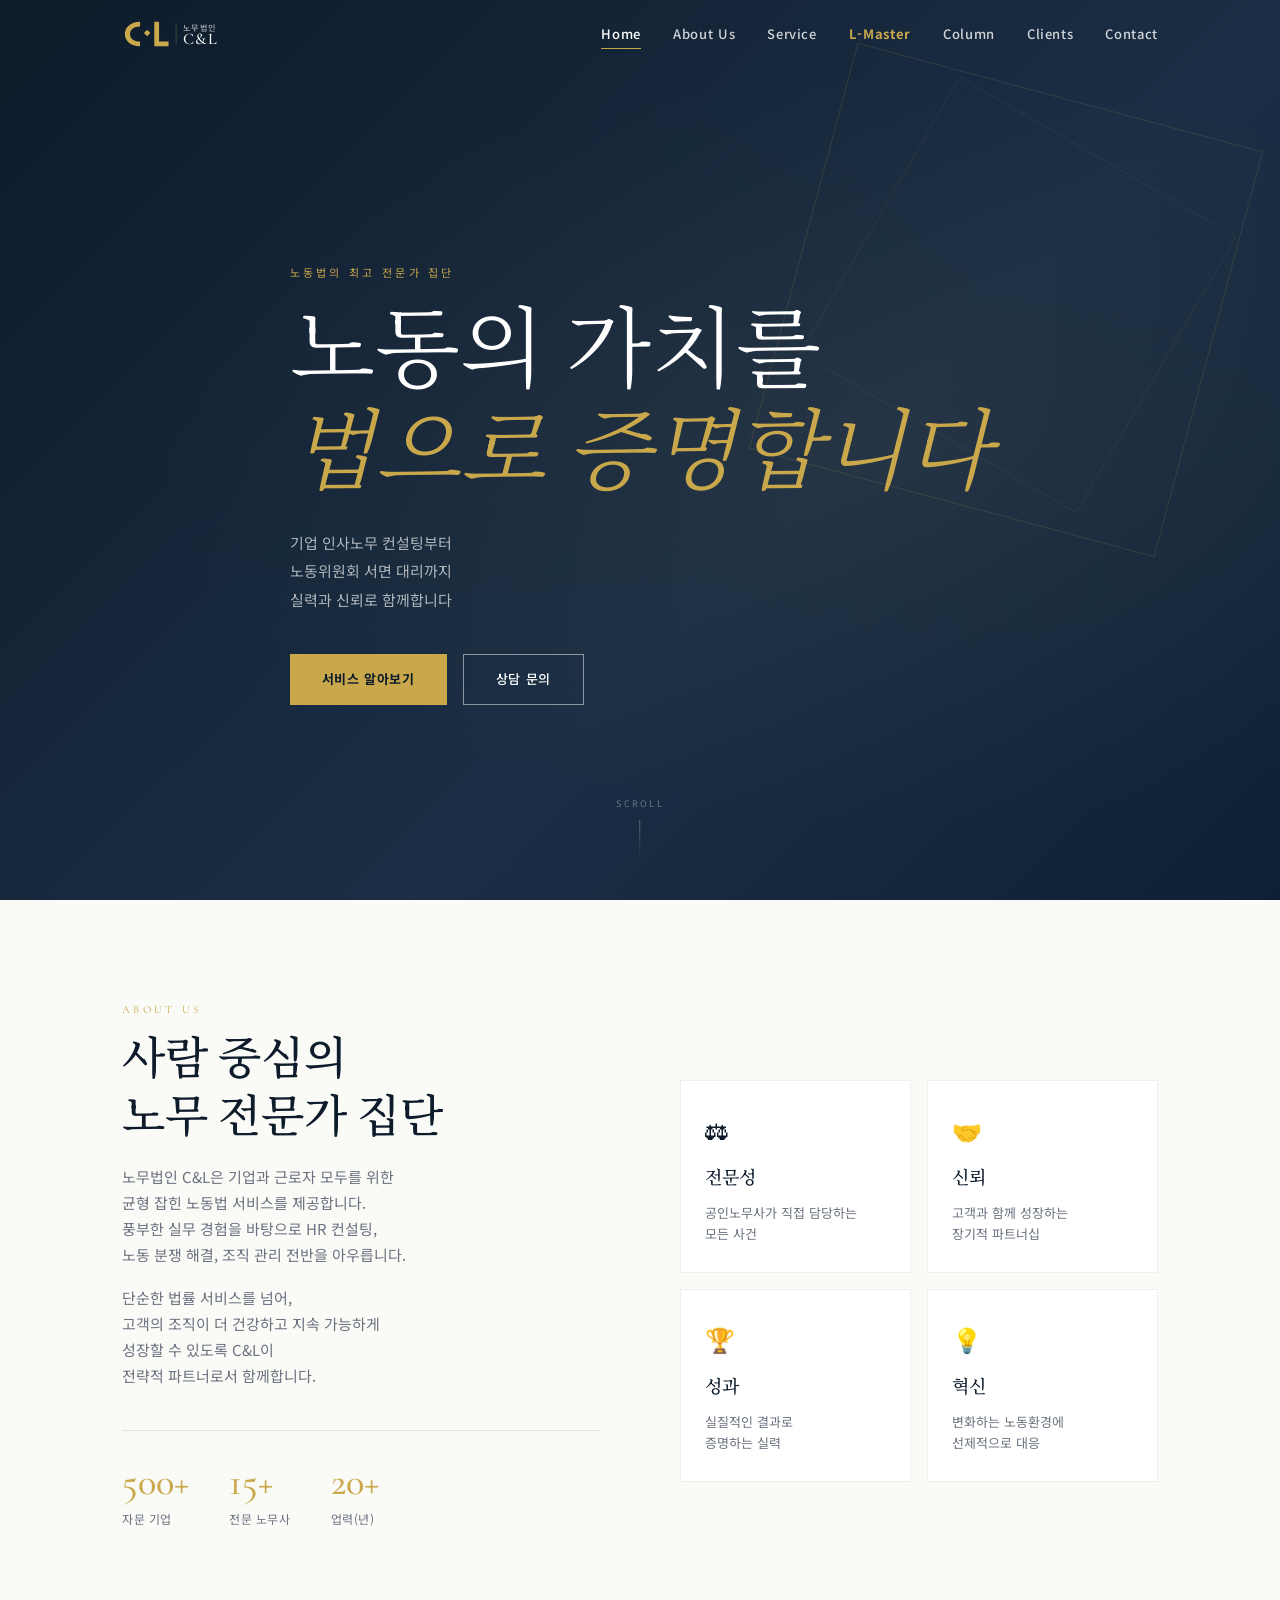
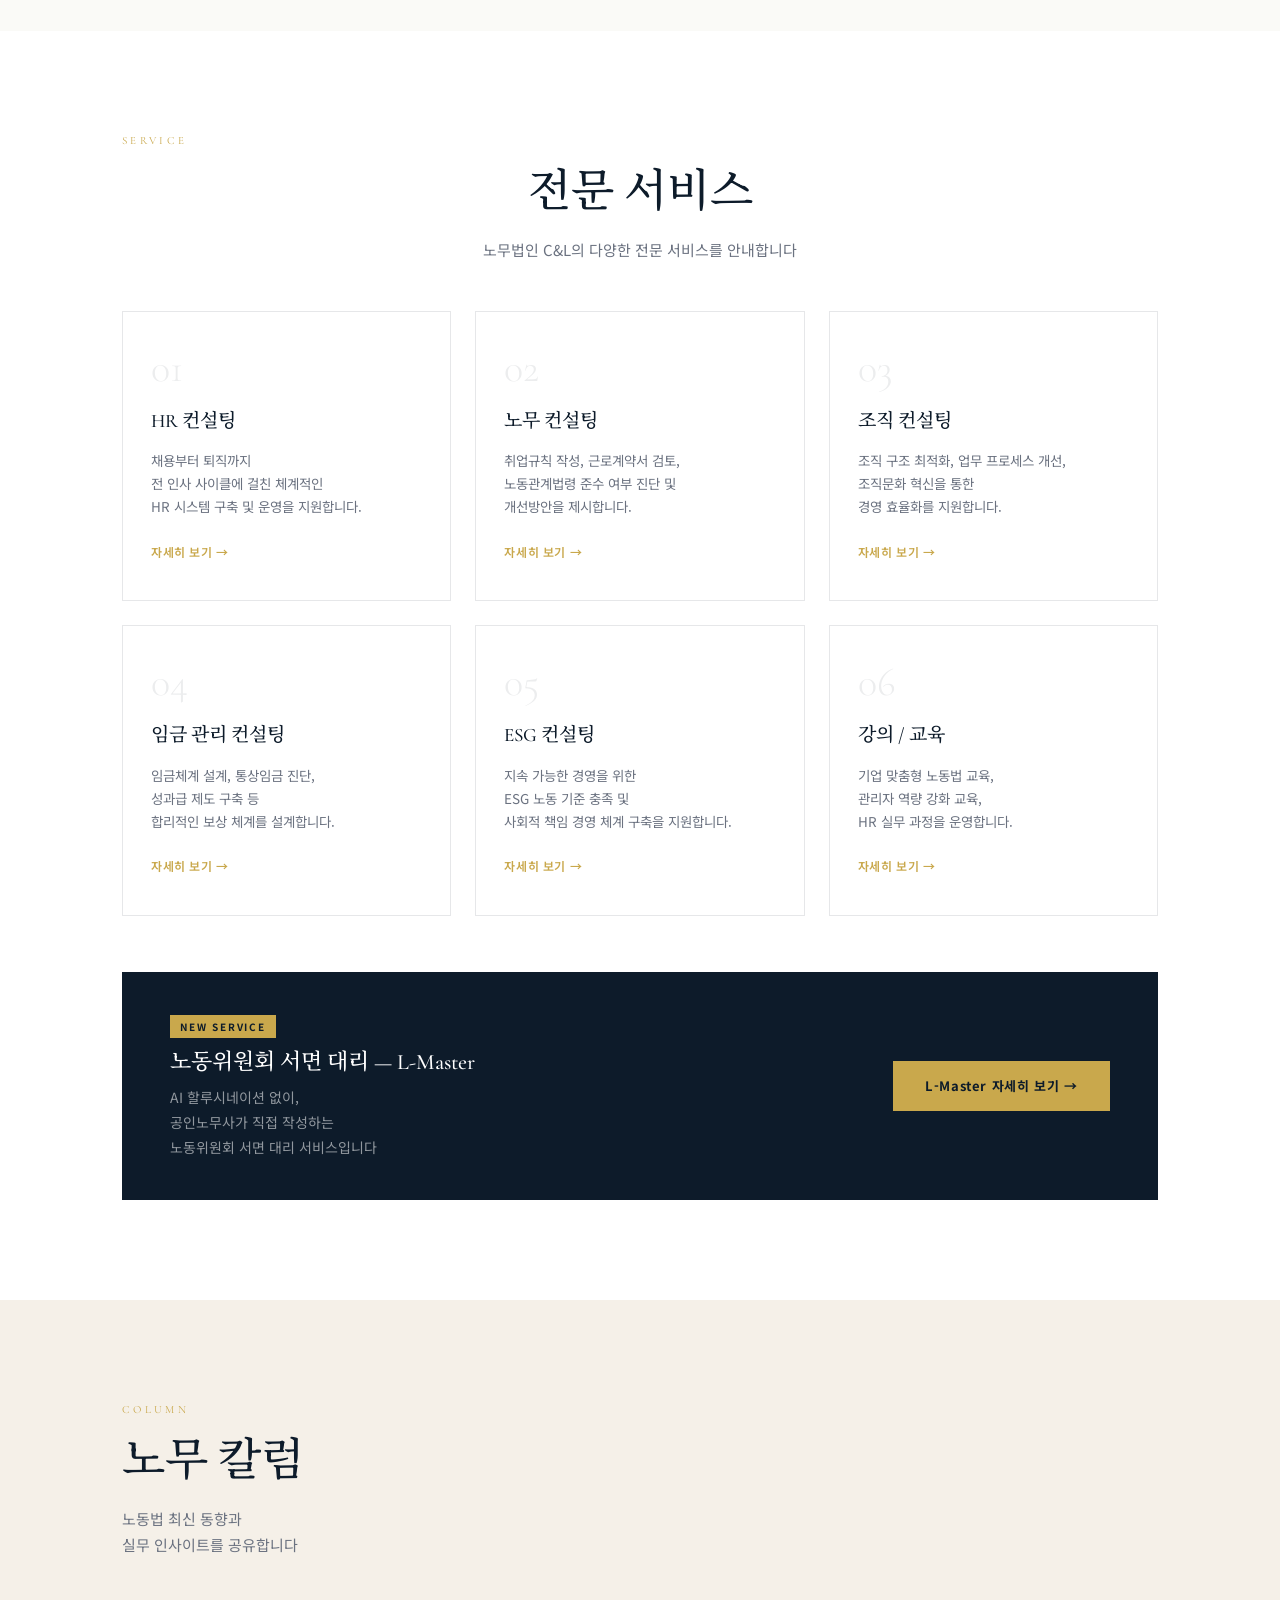
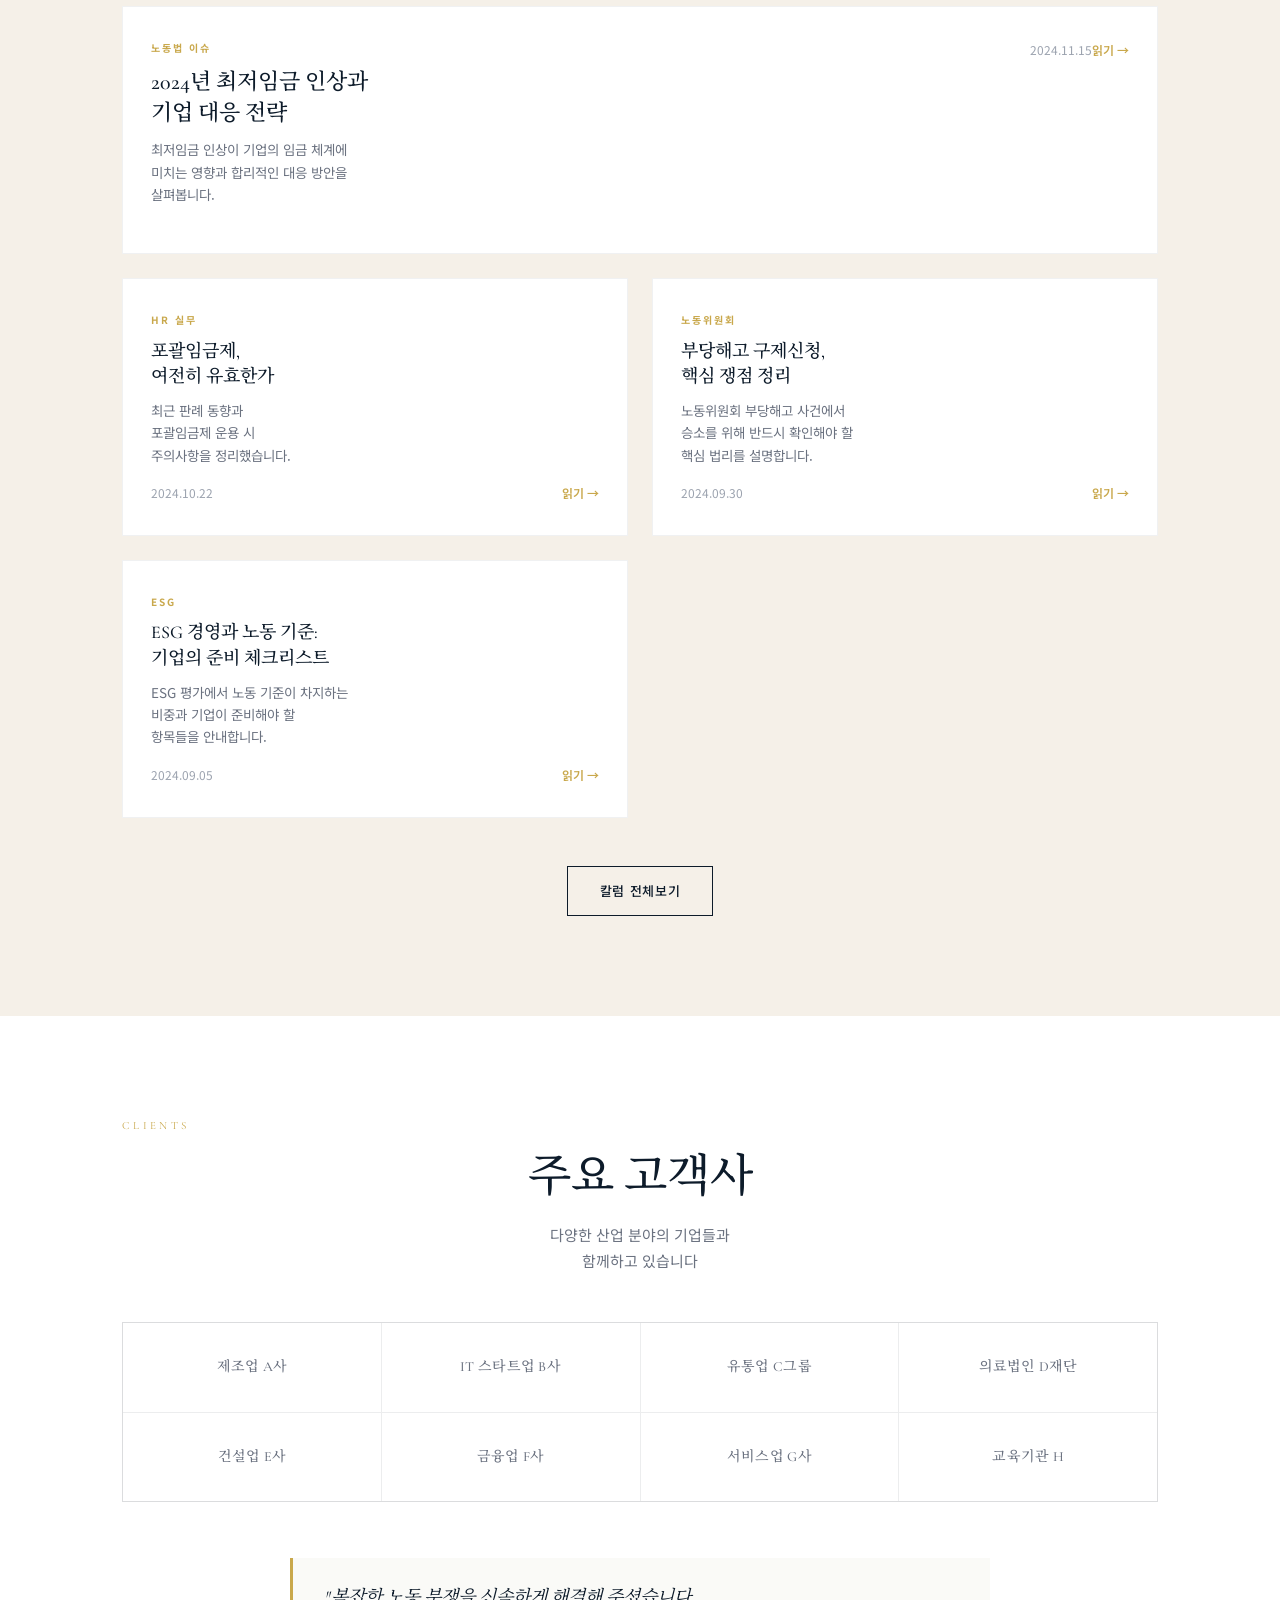
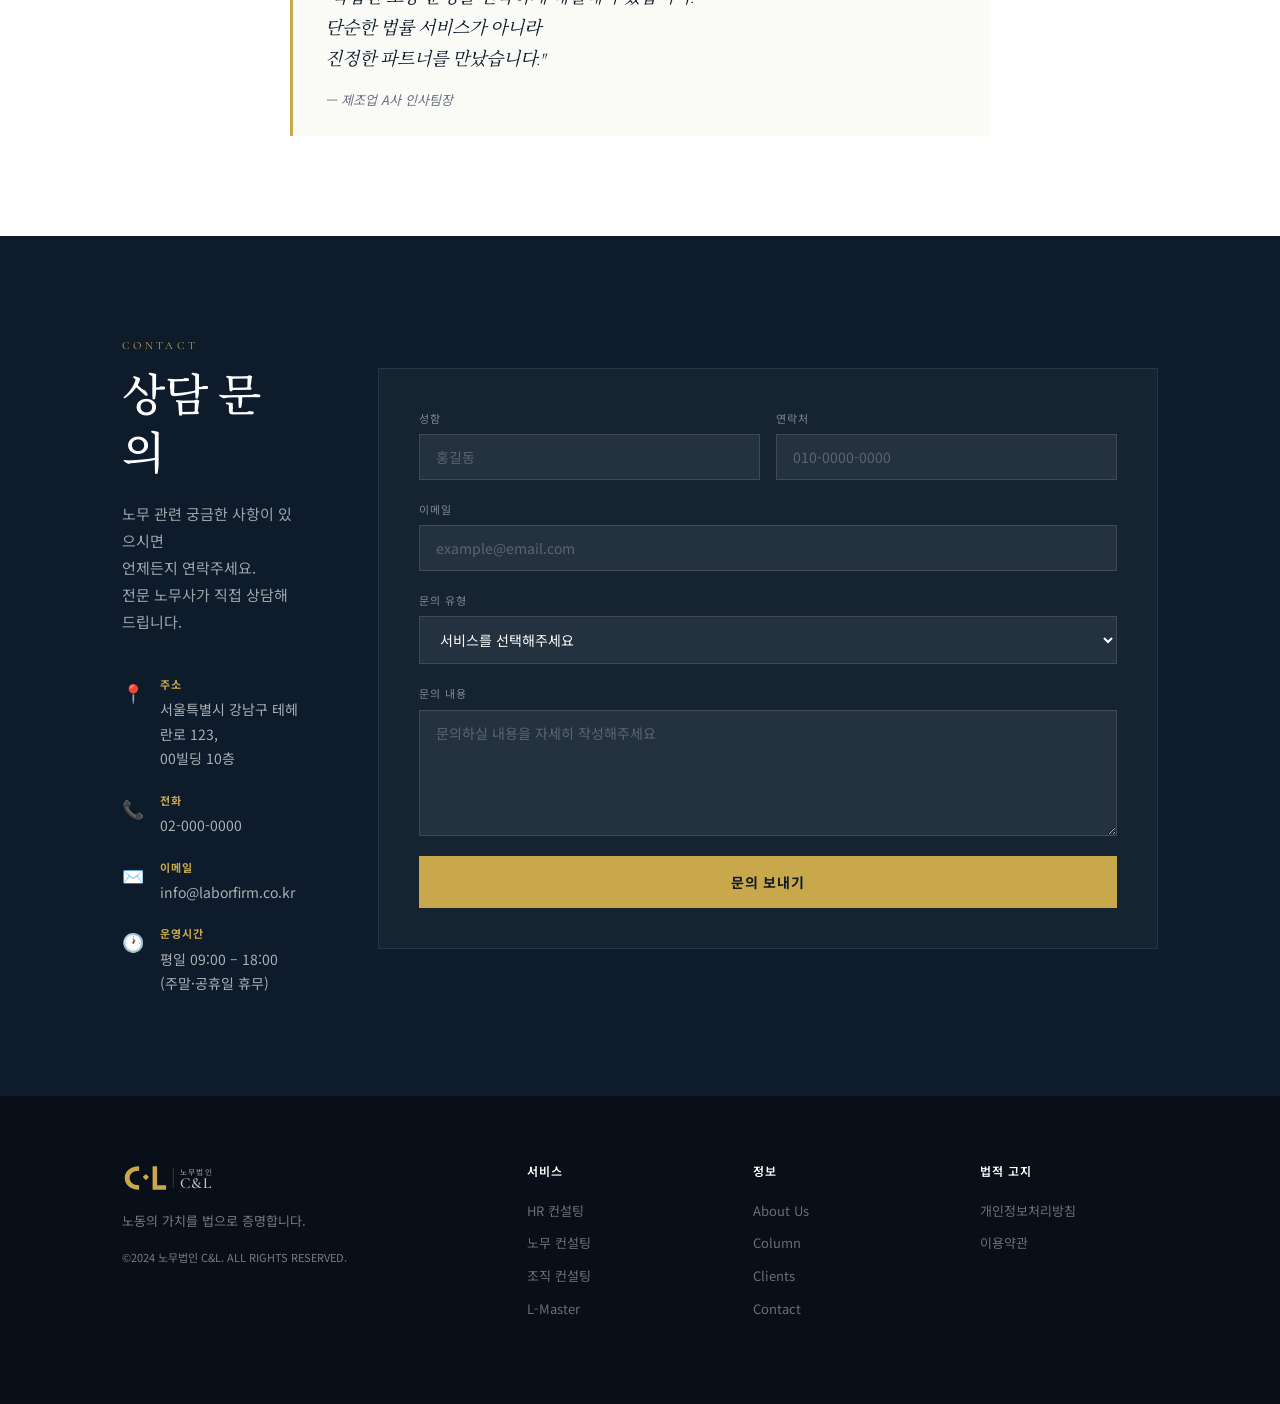
==== index.html @ a623b07e "Add files via upload" ====
<!DOCTYPE html>
<html lang="ko">
<head>
  <meta charset="UTF-8" />
  <meta name="viewport" content="width=device-width, initial-scale=1.0" />
  <title>노무법인 C&amp;L | Labor &amp; HR Consulting</title>
  <link rel="stylesheet" href="style.css" />
  <link rel="preconnect" href="https://fonts.googleapis.com">
  <link href="https://fonts.googleapis.com/css2?family=Noto+Serif+KR:wght@300;400;600;700&family=Noto+Sans+KR:wght@300;400;500;700&family=Cormorant+Garamond:ital,wght@0,300;0,500;0,600;1,300;1,500&display=swap" rel="stylesheet">
</head>
<body>

  <!-- ── NAVIGATION ── -->
  <header class="nav-header" id="navbar">
    <div class="nav-inner">
      <a href="#home" class="logo" aria-label="노무법인 C&amp;L 홈">
        <svg class="logo-svg" viewBox="0 0 148 40" fill="none" xmlns="http://www.w3.org/2000/svg">
          <path d="M19 7 C9 7 3 13 3 20 C3 27 9 33 19 33 L19 28 C12 28 8.5 24.5 8.5 20 C8.5 15.5 12 12 19 12 Z" fill="#c9a84c"/>
          <rect x="24" y="16.5" width="5" height="5" rx="0.8" fill="#c9a84c" transform="rotate(45 26.5 19)"/>
          <path d="M34 7 L34 33 L49 33 L49 28 L39 28 L39 7 Z" fill="#c9a84c"/>
          <line x1="57" y1="9" x2="57" y2="31" stroke="rgba(201,168,76,0.3)" stroke-width="1"/>
          <text x="64" y="17" font-family="'Noto Sans KR',sans-serif" font-size="8.5" font-weight="500" fill="rgba(255,255,255,0.65)" letter-spacing="1.5">노무법인</text>
          <text x="64" y="31" font-family="'Cormorant Garamond',serif" font-size="17" font-weight="500" fill="#ffffff" letter-spacing="1.5">C&amp;L</text>
        </svg>
      </a>
      <nav class="nav-links">
        <a href="#home"        class="nav-link active">Home</a>
        <a href="#about"       class="nav-link">About Us</a>
        <a href="#service"     class="nav-link">Service</a>
        <a href="lmaster.html" class="nav-link lmaster-link">L-Master</a>
        <a href="#column"      class="nav-link">Column</a>
        <a href="#clients"     class="nav-link">Clients</a>
        <a href="#contact"     class="nav-link">Contact</a>
      </nav>
      <button class="hamburger" id="hamburger" aria-label="메뉴 열기">
        <span></span><span></span><span></span>
      </button>
    </div>
    <div class="mobile-menu" id="mobileMenu">
      <a href="#home"        class="mob-link">Home</a>
      <a href="#about"       class="mob-link">About Us</a>
      <a href="#service"     class="mob-link">Service</a>
      <a href="lmaster.html" class="mob-link">L-Master</a>
      <a href="#column"      class="mob-link">Column</a>
      <a href="#clients"     class="mob-link">Clients</a>
      <a href="#contact"     class="mob-link">Contact</a>
    </div>
  </header>

  <!-- ── HERO ── -->
  <section class="hero" id="home">
    <div class="hero-bg"></div>
    <div class="hero-overlay"></div>
    <div class="hero-content">
      <p class="hero-sub animate-up">노동법의 최고 전문가 집단</p>
      <h1 class="hero-title animate-up delay-1">
        노동의 가치를<br/>
        <em>법으로 증명합니다</em>
      </h1>
      <p class="hero-desc animate-up delay-2">
        기업 인사노무 컨설팅부터<br/>
        노동위원회 서면 대리까지<br/>
        실력과 신뢰로 함께합니다
      </p>
      <div class="hero-cta animate-up delay-3">
        <a href="#service" class="btn-primary">서비스 알아보기</a>
        <a href="#contact" class="btn-outline">상담 문의</a>
      </div>
    </div>
    <div class="hero-scroll-indicator">
      <span>SCROLL</span>
      <div class="scroll-line"></div>
    </div>
  </section>

  <!-- ── ABOUT ── -->
  <section class="section about-section" id="about">
    <div class="container">
      <div class="section-label">About Us</div>
      <div class="about-grid">
        <div class="about-text">
          <h2 class="section-title">
            사람 중심의<br/>
            노무 전문가 집단
          </h2>
          <p class="about-desc">
            노무법인 C&amp;L은 기업과 근로자 모두를 위한<br/>
            균형 잡힌 노동법 서비스를 제공합니다.<br/>
            풍부한 실무 경험을 바탕으로 HR 컨설팅,<br/>
            노동 분쟁 해결, 조직 관리 전반을 아우릅니다.
          </p>
          <p class="about-desc">
            단순한 법률 서비스를 넘어,<br/>
            고객의 조직이 더 건강하고 지속 가능하게<br/>
            성장할 수 있도록 C&amp;L이<br/>
            전략적 파트너로서 함께합니다.
          </p>
          <div class="about-stats">
            <div class="stat">
              <span class="stat-num">500+</span>
              <span class="stat-label">자문 기업</span>
            </div>
            <div class="stat">
              <span class="stat-num">15+</span>
              <span class="stat-label">전문 노무사</span>
            </div>
            <div class="stat">
              <span class="stat-num">20+</span>
              <span class="stat-label">업력(년)</span>
            </div>
          </div>
        </div>
        <div class="about-visual">
          <div class="about-card">
            <div class="about-card-icon">⚖</div>
            <h3>전문성</h3>
            <p>공인노무사가 직접 담당하는<br/>모든 사건</p>
          </div>
          <div class="about-card">
            <div class="about-card-icon">🤝</div>
            <h3>신뢰</h3>
            <p>고객과 함께 성장하는<br/>장기적 파트너십</p>
          </div>
          <div class="about-card">
            <div class="about-card-icon">🏆</div>
            <h3>성과</h3>
            <p>실질적인 결과로<br/>증명하는 실력</p>
          </div>
          <div class="about-card">
            <div class="about-card-icon">💡</div>
            <h3>혁신</h3>
            <p>변화하는 노동환경에<br/>선제적으로 대응</p>
          </div>
        </div>
      </div>
    </div>
  </section>

  <!-- ── SERVICE ── -->
  <section class="section service-section" id="service">
    <div class="container">
      <div class="section-label">Service</div>
      <h2 class="section-title centered">전문 서비스</h2>
      <p class="section-sub centered">
        노무법인 C&amp;L의 다양한 전문 서비스를 안내합니다
      </p>
      <div class="service-grid">
        <div class="service-card">
          <div class="service-num">01</div>
          <h3>HR 컨설팅</h3>
          <p>
            채용부터 퇴직까지<br/>
            전 인사 사이클에 걸친 체계적인<br/>
            HR 시스템 구축 및 운영을 지원합니다.
          </p>
          <a href="#contact" class="service-link">자세히 보기 →</a>
        </div>
        <div class="service-card">
          <div class="service-num">02</div>
          <h3>노무 컨설팅</h3>
          <p>
            취업규칙 작성, 근로계약서 검토,<br/>
            노동관계법령 준수 여부 진단 및<br/>
            개선방안을 제시합니다.
          </p>
          <a href="#contact" class="service-link">자세히 보기 →</a>
        </div>
        <div class="service-card">
          <div class="service-num">03</div>
          <h3>조직 컨설팅</h3>
          <p>
            조직 구조 최적화, 업무 프로세스 개선,<br/>
            조직문화 혁신을 통한<br/>
            경영 효율화를 지원합니다.
          </p>
          <a href="#contact" class="service-link">자세히 보기 →</a>
        </div>
        <div class="service-card">
          <div class="service-num">04</div>
          <h3>임금 관리 컨설팅</h3>
          <p>
            임금체계 설계, 통상임금 진단,<br/>
            성과급 제도 구축 등<br/>
            합리적인 보상 체계를 설계합니다.
          </p>
          <a href="#contact" class="service-link">자세히 보기 →</a>
        </div>
        <div class="service-card">
          <div class="service-num">05</div>
          <h3>ESG 컨설팅</h3>
          <p>
            지속 가능한 경영을 위한<br/>
            ESG 노동 기준 충족 및<br/>
            사회적 책임 경영 체계 구축을 지원합니다.
          </p>
          <a href="#contact" class="service-link">자세히 보기 →</a>
        </div>
        <div class="service-card">
          <div class="service-num">06</div>
          <h3>강의 / 교육</h3>
          <p>
            기업 맞춤형 노동법 교육,<br/>
            관리자 역량 강화 교육,<br/>
            HR 실무 과정을 운영합니다.
          </p>
          <a href="#contact" class="service-link">자세히 보기 →</a>
        </div>
      </div>

      <!-- L-Master 배너 -->
      <div class="lmaster-banner">
        <div class="lmaster-banner-text">
          <span class="lmaster-banner-label">NEW SERVICE</span>
          <strong>노동위원회 서면 대리 — L-Master</strong>
          <p>
            AI 할루시네이션 없이,<br/>
            공인노무사가 직접 작성하는<br/>
            노동위원회 서면 대리 서비스입니다
          </p>
        </div>
        <a href="lmaster.html" class="btn-primary">L-Master 자세히 보기 →</a>
      </div>
    </div>
  </section>

  <!-- ── COLUMN ── -->
  <section class="section column-section" id="column">
    <div class="container">
      <div class="section-label">Column</div>
      <h2 class="section-title">노무 칼럼</h2>
      <p class="section-sub">
        노동법 최신 동향과<br/>
        실무 인사이트를 공유합니다
      </p>
      <div class="column-grid">
        <div class="column-card featured-card">
          <div>
            <div class="col-category">노동법 이슈</div>
            <h3>2024년 최저임금 인상과<br/>기업 대응 전략</h3>
            <p>
              최저임금 인상이 기업의 임금 체계에<br/>
              미치는 영향과 합리적인 대응 방안을<br/>
              살펴봅니다.
            </p>
          </div>
          <div class="col-meta">
            <span>2024.11.15</span>
            <a href="#" class="col-read">읽기 →</a>
          </div>
        </div>
        <div class="column-card">
          <div class="col-category">HR 실무</div>
          <h3>포괄임금제,<br/>여전히 유효한가</h3>
          <p>
            최근 판례 동향과<br/>
            포괄임금제 운용 시<br/>
            주의사항을 정리했습니다.
          </p>
          <div class="col-meta">
            <span>2024.10.22</span>
            <a href="#" class="col-read">읽기 →</a>
          </div>
        </div>
        <div class="column-card">
          <div class="col-category">노동위원회</div>
          <h3>부당해고 구제신청,<br/>핵심 쟁점 정리</h3>
          <p>
            노동위원회 부당해고 사건에서<br/>
            승소를 위해 반드시 확인해야 할<br/>
            핵심 법리를 설명합니다.
          </p>
          <div class="col-meta">
            <span>2024.09.30</span>
            <a href="#" class="col-read">읽기 →</a>
          </div>
        </div>
        <div class="column-card">
          <div class="col-category">ESG</div>
          <h3>ESG 경영과 노동 기준:<br/>기업의 준비 체크리스트</h3>
          <p>
            ESG 평가에서 노동 기준이 차지하는<br/>
            비중과 기업이 준비해야 할<br/>
            항목들을 안내합니다.
          </p>
          <div class="col-meta">
            <span>2024.09.05</span>
            <a href="#" class="col-read">읽기 →</a>
          </div>
        </div>
      </div>
      <div class="col-more-wrap">
        <a href="#" class="btn-outline dark">칼럼 전체보기</a>
      </div>
    </div>
  </section>

  <!-- ── CLIENTS ── -->
  <section class="section clients-section" id="clients">
    <div class="container">
      <div class="section-label">Clients</div>
      <h2 class="section-title centered">주요 고객사</h2>
      <p class="section-sub centered">
        다양한 산업 분야의 기업들과<br/>
        함께하고 있습니다
      </p>
      <div class="clients-grid">
        <div class="client-logo">제조업 A사</div>
        <div class="client-logo">IT 스타트업 B사</div>
        <div class="client-logo">유통업 C그룹</div>
        <div class="client-logo">의료법인 D재단</div>
        <div class="client-logo">건설업 E사</div>
        <div class="client-logo">금융업 F사</div>
        <div class="client-logo">서비스업 G사</div>
        <div class="client-logo">교육기관 H</div>
      </div>
      <div class="testimonial">
        <blockquote>
          "복잡한 노동 분쟁을 신속하게 해결해 주셨습니다.<br/>
          단순한 법률 서비스가 아니라<br/>
          진정한 파트너를 만났습니다."
        </blockquote>
        <cite>— 제조업 A사 인사팀장</cite>
      </div>
    </div>
  </section>

  <!-- ── CONTACT ── -->
  <section class="section contact-section" id="contact">
    <div class="container">
      <div class="section-label">Contact</div>
      <div class="contact-grid">
        <div class="contact-info">
          <h2 class="section-title">상담 문의</h2>
          <p class="contact-desc">
            노무 관련 궁금한 사항이 있으시면<br/>
            언제든지 연락주세요.<br/>
            전문 노무사가 직접 상담해 드립니다.
          </p>
          <div class="contact-details">
            <div class="contact-item">
              <span class="contact-icon">📍</span>
              <div>
                <strong>주소</strong>
                <p>서울특별시 강남구 테헤란로 123,<br/>00빌딩 10층</p>
              </div>
            </div>
            <div class="contact-item">
              <span class="contact-icon">📞</span>
              <div>
                <strong>전화</strong>
                <p>02-000-0000</p>
              </div>
            </div>
            <div class="contact-item">
              <span class="contact-icon">✉️</span>
              <div>
                <strong>이메일</strong>
                <p>info@laborfirm.co.kr</p>
              </div>
            </div>
            <div class="contact-item">
              <span class="contact-icon">🕐</span>
              <div>
                <strong>운영시간</strong>
                <p>평일 09:00 – 18:00<br/>(주말·공휴일 휴무)</p>
              </div>
            </div>
          </div>
        </div>
        <div class="contact-form-wrap">
          <form class="contact-form" onsubmit="handleSubmit(event)">
            <div class="form-row">
              <div class="form-group">
                <label>성함</label>
                <input type="text" placeholder="홍길동" required />
              </div>
              <div class="form-group">
                <label>연락처</label>
                <input type="tel" placeholder="010-0000-0000" required />
              </div>
            </div>
            <div class="form-group">
              <label>이메일</label>
              <input type="email" placeholder="example@email.com" />
            </div>
            <div class="form-group">
              <label>문의 유형</label>
              <select>
                <option value="">서비스를 선택해주세요</option>
                <option>HR 컨설팅</option>
                <option>노무 컨설팅</option>
                <option>L-Master (노동위원회 서면)</option>
                <option>조직 컨설팅</option>
                <option>기타</option>
              </select>
            </div>
            <div class="form-group">
              <label>문의 내용</label>
              <textarea placeholder="문의하실 내용을 자세히 작성해주세요" rows="5" required></textarea>
            </div>
            <button type="submit" class="btn-primary full-width">문의 보내기</button>
          </form>
        </div>
      </div>
    </div>
  </section>

  <!-- ── FOOTER ── -->
  <footer class="footer">
    <div class="container">
      <div class="footer-grid">
        <div class="footer-brand">
          <svg class="footer-logo-svg" viewBox="0 0 148 40" fill="none" xmlns="http://www.w3.org/2000/svg">
            <path d="M19 7 C9 7 3 13 3 20 C3 27 9 33 19 33 L19 28 C12 28 8.5 24.5 8.5 20 C8.5 15.5 12 12 19 12 Z" fill="#c9a84c"/>
            <rect x="24" y="16.5" width="5" height="5" rx="0.8" fill="#c9a84c" transform="rotate(45 26.5 19)"/>
            <path d="M34 7 L34 33 L49 33 L49 28 L39 28 L39 7 Z" fill="#c9a84c"/>
            <line x1="57" y1="9" x2="57" y2="31" stroke="rgba(201,168,76,0.3)" stroke-width="1"/>
            <text x="64" y="17" font-family="'Noto Sans KR',sans-serif" font-size="8.5" font-weight="500" fill="rgba(255,255,255,0.5)" letter-spacing="1.5">노무법인</text>
            <text x="64" y="31" font-family="'Cormorant Garamond',serif" font-size="17" font-weight="500" fill="rgba(255,255,255,0.8)" letter-spacing="1.5">C&amp;L</text>
          </svg>
          <p>노동의 가치를 법으로 증명합니다.</p>
          <p class="footer-copy">©2024 노무법인 C&amp;L. ALL RIGHTS RESERVED.</p>
        </div>
        <div class="footer-links">
          <h4>서비스</h4>
          <a href="#service">HR 컨설팅</a>
          <a href="#service">노무 컨설팅</a>
          <a href="#service">조직 컨설팅</a>
          <a href="lmaster.html">L-Master</a>
        </div>
        <div class="footer-links">
          <h4>정보</h4>
          <a href="#about">About Us</a>
          <a href="#column">Column</a>
          <a href="#clients">Clients</a>
          <a href="#contact">Contact</a>
        </div>
        <div class="footer-links">
          <h4>법적 고지</h4>
          <a href="#">개인정보처리방침</a>
          <a href="#">이용약관</a>
        </div>
      </div>
    </div>
  </footer>

  <script src="script.js"></script>
</body>
</html>
---- style.css ----
/* ── RESET & VARIABLES ── */
*, *::before, *::after { box-sizing: border-box; margin: 0; padding: 0; }

:root {
  --navy:    #0d1b2a;
  --navy2:   #1b2e45;
  --gold:    #c9a84c;
  --gold2:   #e8c96a;
  --cream:   #f5f0e8;
  --light:   #fafaf7;
  --gray:    #6b7280;
  --gray2:   #9ca3af;
  --white:   #ffffff;
  --lm-dark: #111827;
  --lm-red:  #c0392b;

  --ff-serif: 'Cormorant Garamond', 'Noto Serif KR', serif;
  --ff-sans:  'Noto Sans KR', sans-serif;

  --radius: 4px;
  --shadow: 0 4px 24px rgba(13,27,42,0.10);
  --shadow-lg: 0 12px 48px rgba(13,27,42,0.18);
}

html { scroll-behavior: smooth; }

body {
  font-family: var(--ff-sans);
  font-size: 15px;
  line-height: 1.75;
  color: var(--navy);
  background: var(--white);
  overflow-x: hidden;
}

/* ── TYPOGRAPHY HELPERS ── */
.section-label {
  font-family: var(--ff-serif);
  font-size: 11px;
  letter-spacing: 0.3em;
  text-transform: uppercase;
  color: var(--gold);
  margin-bottom: 12px;
}

.section-title {
  font-family: var(--ff-serif);
  font-size: clamp(2rem, 4vw, 2.8rem);
  font-weight: 500;
  line-height: 1.3;
  color: var(--navy);
  margin-bottom: 16px;
}

.section-title.centered,
.section-sub.centered {
  text-align: center;
}

.section-sub {
  color: var(--gray);
  font-size: 15px;
  margin-bottom: 48px;
  max-width: 520px;
}

.centered { margin-left: auto; margin-right: auto; }

.section {
  padding: 100px 0;
}

.container {
  max-width: 1100px;
  margin: 0 auto;
  padding: 0 32px;
}

/* ── BUTTONS ── */
.btn-primary {
  display: inline-block;
  background: var(--gold);
  color: var(--navy);
  font-family: var(--ff-sans);
  font-weight: 700;
  font-size: 13px;
  letter-spacing: 0.05em;
  padding: 14px 32px;
  text-decoration: none;
  border: none;
  cursor: pointer;
  transition: background 0.25s, transform 0.2s;
}
.btn-primary:hover { background: var(--gold2); transform: translateY(-2px); }

.btn-outline {
  display: inline-block;
  background: transparent;
  color: var(--white);
  font-family: var(--ff-sans);
  font-weight: 500;
  font-size: 13px;
  letter-spacing: 0.05em;
  padding: 13px 32px;
  text-decoration: none;
  border: 1.5px solid rgba(255,255,255,0.5);
  cursor: pointer;
  transition: border-color 0.25s, color 0.25s, transform 0.2s;
}
.btn-outline:hover { border-color: var(--gold); color: var(--gold); transform: translateY(-2px); }

/* dark variant for non-hero */
.btn-outline.dark {
  color: var(--navy);
  border-color: var(--navy);
}
.btn-outline.dark:hover { border-color: var(--gold); color: var(--gold); }

/* ── NAVBAR ── */
.nav-header {
  position: fixed;
  top: 0; left: 0; right: 0;
  z-index: 999;
  transition: background 0.35s, box-shadow 0.35s;
}

.nav-header.scrolled {
  background: var(--navy);
  box-shadow: 0 2px 20px rgba(0,0,0,0.25);
}

.nav-inner {
  max-width: 1100px;
  margin: 0 auto;
  padding: 0 32px;
  height: 68px;
  display: flex;
  align-items: center;
  justify-content: space-between;
}

.logo {
  display: flex;
  align-items: center;
  text-decoration: none;
}
.logo-svg {
  height: 38px;
  width: auto;
}
.footer-logo-svg {
  height: 36px;
  width: auto;
  margin-bottom: 14px;
  display: block;
}

/* ── L-MASTER BANNER (service section 하단) ── */
.lmaster-banner {
  margin-top: 56px;
  background: var(--navy);
  display: flex;
  align-items: center;
  justify-content: space-between;
  gap: 32px;
  padding: 40px 48px;
  flex-wrap: wrap;
}
.lmaster-banner-label {
  display: inline-block;
  background: var(--gold);
  color: var(--navy);
  font-size: 10px;
  font-weight: 700;
  letter-spacing: 0.18em;
  padding: 3px 10px;
  margin-bottom: 10px;
}
.lmaster-banner-text strong {
  display: block;
  font-family: var(--ff-serif);
  font-size: 22px;
  font-weight: 500;
  color: var(--white);
  margin-bottom: 8px;
  line-height: 1.3;
}
.lmaster-banner-text p {
  color: rgba(255,255,255,0.55);
  font-size: 14px;
  line-height: 1.8;
}

.nav-links {
  display: flex;
  gap: 32px;
  align-items: center;
}

.nav-link {
  font-size: 13px;
  font-weight: 500;
  letter-spacing: 0.05em;
  color: rgba(255,255,255,0.8);
  text-decoration: none;
  transition: color 0.2s;
  position: relative;
}

.nav-link::after {
  content: '';
  position: absolute;
  bottom: -4px; left: 0; right: 0;
  height: 1.5px;
  background: var(--gold);
  transform: scaleX(0);
  transition: transform 0.25s;
  transform-origin: left;
}

.nav-link:hover, .nav-link.active { color: var(--white); }
.nav-link:hover::after, .nav-link.active::after { transform: scaleX(1); }

.lmaster-link {
  color: var(--gold) !important;
  font-weight: 700;
}

.hamburger {
  display: none;
  flex-direction: column;
  gap: 5px;
  background: none;
  border: none;
  cursor: pointer;
  padding: 4px;
}
.hamburger span {
  display: block;
  width: 24px;
  height: 2px;
  background: var(--white);
  transition: transform 0.3s, opacity 0.3s;
}

.mobile-menu {
  display: none;
  flex-direction: column;
  background: var(--navy);
  padding: 16px 32px 24px;
  border-top: 1px solid rgba(255,255,255,0.1);
}
.mobile-menu.open { display: flex; }
.mob-link {
  color: rgba(255,255,255,0.8);
  text-decoration: none;
  padding: 10px 0;
  font-size: 14px;
  font-weight: 500;
  border-bottom: 1px solid rgba(255,255,255,0.07);
}

/* ── HERO ── */
.hero {
  position: relative;
  min-height: 100vh;
  display: flex;
  align-items: center;
  overflow: hidden;
}

.hero-bg {
  position: absolute;
  inset: 0;
  background:
    linear-gradient(135deg, #0d1b2a 0%, #1b2e45 60%, #0d2035 100%);
}

/* decorative geometric lines */
.hero-bg::before {
  content: '';
  position: absolute;
  top: 10%;
  right: 5%;
  width: 420px;
  height: 420px;
  border: 1px solid rgba(201,168,76,0.15);
  transform: rotate(15deg);
}
.hero-bg::after {
  content: '';
  position: absolute;
  top: 15%;
  right: 8%;
  width: 320px;
  height: 320px;
  border: 1px solid rgba(201,168,76,0.08);
  transform: rotate(30deg);
}

.hero-overlay {
  position: absolute;
  inset: 0;
  background: radial-gradient(ellipse at 70% 50%, rgba(201,168,76,0.06) 0%, transparent 60%);
}

.hero-content {
  position: relative;
  z-index: 2;
  max-width: 1100px;
  margin: 0 auto;
  padding: 0 32px;
  padding-top: 68px;
}

.hero-sub {
  font-size: 11px;
  letter-spacing: 0.3em;
  text-transform: uppercase;
  color: var(--gold);
  margin-bottom: 20px;
}

.hero-title {
  font-family: var(--ff-serif);
  font-size: clamp(3rem, 7vw, 5.5rem);
  font-weight: 300;
  line-height: 1.15;
  color: var(--white);
  margin-bottom: 24px;
}
.hero-title em {
  font-style: italic;
  color: var(--gold);
}

.hero-desc {
  color: rgba(255,255,255,0.65);
  font-size: 15px;
  line-height: 1.9;
  margin-bottom: 40px;
  max-width: 480px;
}

.hero-cta {
  display: flex;
  gap: 16px;
  flex-wrap: wrap;
}

.hero-scroll-indicator {
  position: absolute;
  bottom: 40px;
  left: 50%;
  transform: translateX(-50%);
  display: flex;
  flex-direction: column;
  align-items: center;
  gap: 8px;
  z-index: 2;
}
.hero-scroll-indicator span {
  font-size: 9px;
  letter-spacing: 0.25em;
  color: rgba(255,255,255,0.35);
}
.scroll-line {
  width: 1px;
  height: 40px;
  background: linear-gradient(to bottom, rgba(255,255,255,0.3), transparent);
  animation: scrollPulse 2s ease-in-out infinite;
}
@keyframes scrollPulse {
  0%, 100% { opacity: 0.3; transform: scaleY(1); }
  50% { opacity: 0.7; transform: scaleY(1.2); }
}

/* ── ANIMATIONS ── */
.animate-up {
  opacity: 0;
  transform: translateY(30px);
  animation: fadeUp 0.8s ease forwards;
}
.delay-1 { animation-delay: 0.2s; }
.delay-2 { animation-delay: 0.4s; }
.delay-3 { animation-delay: 0.6s; }

@keyframes fadeUp {
  to { opacity: 1; transform: translateY(0); }
}

/* ── ABOUT ── */
.about-section { background: var(--light); }

.about-grid {
  display: grid;
  grid-template-columns: 1fr 1fr;
  gap: 80px;
  align-items: center;
}

.about-desc {
  color: var(--gray);
  margin-bottom: 16px;
  font-size: 15px;
}

.about-stats {
  display: flex;
  gap: 40px;
  margin-top: 40px;
  padding-top: 32px;
  border-top: 1px solid rgba(13,27,42,0.1);
}

.stat-num {
  display: block;
  font-family: var(--ff-serif);
  font-size: 2.4rem;
  font-weight: 500;
  color: var(--gold);
  line-height: 1;
  margin-bottom: 4px;
}
.stat-label {
  font-size: 12px;
  color: var(--gray);
  letter-spacing: 0.05em;
}

.about-visual {
  display: grid;
  grid-template-columns: 1fr 1fr;
  gap: 16px;
}

.about-card {
  background: var(--white);
  border: 1px solid rgba(13,27,42,0.07);
  padding: 28px 24px;
  transition: box-shadow 0.25s, transform 0.25s;
}
.about-card:hover {
  box-shadow: var(--shadow);
  transform: translateY(-4px);
}
.about-card-icon {
  font-size: 24px;
  margin-bottom: 12px;
}
.about-card h3 {
  font-family: var(--ff-serif);
  font-size: 18px;
  font-weight: 500;
  margin-bottom: 8px;
  color: var(--navy);
}
.about-card p {
  font-size: 13px;
  color: var(--gray);
  line-height: 1.6;
}

/* ── SERVICE ── */
.service-section { background: var(--white); }

.service-grid {
  display: grid;
  grid-template-columns: repeat(3, 1fr);
  gap: 24px;
}

.service-card {
  border: 1px solid rgba(13,27,42,0.1);
  padding: 36px 28px;
  position: relative;
  overflow: hidden;
  transition: border-color 0.25s, box-shadow 0.25s, transform 0.25s;
  background: var(--white);
}
.service-card::before {
  content: '';
  position: absolute;
  top: 0; left: 0; right: 0;
  height: 3px;
  background: var(--gold);
  transform: scaleX(0);
  transition: transform 0.3s;
  transform-origin: left;
}
.service-card:hover {
  border-color: transparent;
  box-shadow: var(--shadow);
  transform: translateY(-6px);
}
.service-card:hover::before { transform: scaleX(1); }

.service-num {
  font-family: var(--ff-serif);
  font-size: 2.5rem;
  font-weight: 300;
  color: rgba(13,27,42,0.08);
  line-height: 1;
  margin-bottom: 16px;
}
.service-card h3 {
  font-family: var(--ff-serif);
  font-size: 19px;
  font-weight: 500;
  margin-bottom: 12px;
  color: var(--navy);
}
.service-card p {
  font-size: 13.5px;
  color: var(--gray);
  line-height: 1.7;
  margin-bottom: 20px;
}
.service-link {
  font-size: 12px;
  font-weight: 600;
  color: var(--gold);
  text-decoration: none;
  letter-spacing: 0.05em;
  transition: color 0.2s;
}
.service-link:hover { color: var(--navy); }

/* ── L-MASTER ── */
.lmaster-section {
  background: var(--lm-dark);
  color: var(--white);
  position: relative;
  overflow: hidden;
}

.lmaster-bg-text {
  position: absolute;
  top: 50%;
  right: -60px;
  transform: translateY(-50%);
  font-family: var(--ff-serif);
  font-size: clamp(8rem, 18vw, 18rem);
  font-weight: 700;
  color: rgba(255,255,255,0.025);
  white-space: nowrap;
  pointer-events: none;
  letter-spacing: -0.02em;
}

.lmaster-badge {
  display: inline-block;
  background: var(--lm-red);
  color: var(--white);
  font-size: 10px;
  font-weight: 700;
  letter-spacing: 0.2em;
  padding: 5px 14px;
  margin-bottom: 24px;
}

.lmaster-header {
  max-width: 700px;
  margin-bottom: 72px;
}

.lmaster-logo-wrap {
  display: flex;
  align-items: center;
  gap: 12px;
  margin-bottom: 24px;
}
.lmaster-logo-icon {
  font-size: 28px;
}
.lmaster-logo-text {
  font-family: var(--ff-serif);
  font-size: 26px;
  font-weight: 500;
  color: var(--gold);
  letter-spacing: 0.05em;
}

.lmaster-title {
  font-family: var(--ff-serif);
  font-size: clamp(2.2rem, 5vw, 3.8rem);
  font-weight: 300;
  line-height: 1.2;
  color: var(--white);
  margin-bottom: 20px;
}
.lmaster-title em {
  font-style: italic;
  color: var(--gold);
}
.lmaster-sub {
  color: rgba(255,255,255,0.55);
  font-size: 15px;
  line-height: 1.8;
  max-width: 600px;
}

.lmaster-why {
  margin-bottom: 72px;
}
.lmaster-why-title {
  font-family: var(--ff-serif);
  font-size: 22px;
  font-weight: 500;
  color: var(--gold);
  margin-bottom: 32px;
  letter-spacing: 0.03em;
}

.lmaster-reasons {
  display: grid;
  grid-template-columns: repeat(3, 1fr);
  gap: 24px;
}
.lmaster-reason {
  background: rgba(255,255,255,0.04);
  border: 1px solid rgba(255,255,255,0.08);
  padding: 32px 28px;
  transition: background 0.25s, border-color 0.25s;
}
.lmaster-reason:hover {
  background: rgba(201,168,76,0.08);
  border-color: rgba(201,168,76,0.3);
}
.reason-icon {
  font-size: 28px;
  margin-bottom: 16px;
}
.lmaster-reason h4 {
  font-family: var(--ff-serif);
  font-size: 18px;
  font-weight: 500;
  color: var(--white);
  margin-bottom: 10px;
}
.lmaster-reason p {
  font-size: 13.5px;
  color: rgba(255,255,255,0.55);
  line-height: 1.7;
}

/* Plans */
.lmaster-plans { margin-bottom: 64px; }

.plan-grid {
  display: grid;
  grid-template-columns: repeat(3, 1fr);
  gap: 24px;
  align-items: start;
}

.plan-card {
  border: 1px solid rgba(255,255,255,0.1);
  padding: 36px 28px;
  position: relative;
  transition: border-color 0.25s;
}
.plan-card.featured {
  border-color: var(--gold);
  background: rgba(201,168,76,0.06);
}
.plan-badge {
  position: absolute;
  top: -1px; left: -1px; right: -1px;
  background: var(--gold);
  color: var(--navy);
  font-size: 10px;
  font-weight: 700;
  letter-spacing: 0.1em;
  text-align: center;
  padding: 5px;
}
.plan-card h4 {
  font-family: var(--ff-serif);
  font-size: 20px;
  font-weight: 500;
  color: var(--white);
  margin-bottom: 16px;
  margin-top: 16px;
}
.plan-card.featured h4 { margin-top: 32px; }
.plan-price {
  font-family: var(--ff-serif);
  font-size: 2.8rem;
  font-weight: 500;
  color: var(--gold);
  margin-bottom: 24px;
  line-height: 1;
}
.plan-won { font-size: 1.4rem; }
.plan-features {
  list-style: none;
  margin-bottom: 28px;
}
.plan-features li {
  font-size: 13px;
  color: rgba(255,255,255,0.65);
  padding: 7px 0;
  border-bottom: 1px solid rgba(255,255,255,0.05);
}

.plan-cta {
  display: block;
  text-align: center;
  background: var(--gold);
  color: var(--navy);
  font-weight: 700;
  font-size: 13px;
  padding: 13px 24px;
  text-decoration: none;
  transition: background 0.25s;
}
.plan-cta:hover { background: var(--gold2); }
.plan-cta.outline {
  background: transparent;
  color: var(--white);
  border: 1.5px solid rgba(255,255,255,0.25);
}
.plan-cta.outline:hover {
  border-color: var(--gold);
  color: var(--gold);
}

.lmaster-cta-banner {
  border-top: 1px solid rgba(255,255,255,0.1);
  padding-top: 48px;
  display: flex;
  justify-content: space-between;
  align-items: center;
  gap: 32px;
  flex-wrap: wrap;
}
.lmaster-cta-banner p {
  font-family: var(--ff-serif);
  font-size: 1.3rem;
  font-style: italic;
  color: rgba(255,255,255,0.65);
  max-width: 520px;
}

/* ── COLUMN ── */
.column-section { background: var(--cream); }

.column-grid {
  display: grid;
  grid-template-columns: 1fr 1fr;
  gap: 24px;
}

.column-card {
  background: var(--white);
  padding: 32px 28px;
  border: 1px solid rgba(13,27,42,0.06);
  transition: box-shadow 0.25s, transform 0.25s;
}
.column-card:hover {
  box-shadow: var(--shadow);
  transform: translateY(-4px);
}
.column-card.featured-card {
  grid-column: span 2;
  display: grid;
  grid-template-columns: 1fr auto;
  gap: 16px;
  align-items: start;
}
.column-card.featured-card h3 {
  font-size: 22px;
}

.col-category {
  font-size: 10px;
  letter-spacing: 0.2em;
  text-transform: uppercase;
  color: var(--gold);
  font-weight: 700;
  margin-bottom: 10px;
}
.column-card h3 {
  font-family: var(--ff-serif);
  font-size: 18px;
  font-weight: 500;
  color: var(--navy);
  margin-bottom: 10px;
  line-height: 1.4;
}
.column-card p {
  font-size: 13.5px;
  color: var(--gray);
  line-height: 1.65;
  margin-bottom: 16px;
}
.col-meta {
  display: flex;
  justify-content: space-between;
  align-items: center;
  font-size: 12px;
  color: var(--gray2);
}
.col-read {
  color: var(--gold);
  text-decoration: none;
  font-weight: 600;
  font-size: 12px;
  transition: color 0.2s;
}
.col-read:hover { color: var(--navy); }
.col-more-wrap {
  text-align: center;
  margin-top: 48px;
}
.col-more-wrap .btn-outline {
  color: var(--navy);
  border-color: var(--navy);
}
.col-more-wrap .btn-outline:hover { border-color: var(--gold); color: var(--gold); }

/* ── CLIENTS ── */
.clients-section { background: var(--white); }

.clients-grid {
  display: grid;
  grid-template-columns: repeat(4, 1fr);
  gap: 1px;
  background: rgba(13,27,42,0.08);
  border: 1px solid rgba(13,27,42,0.08);
  margin-bottom: 56px;
}
.client-logo {
  background: var(--white);
  padding: 32px 20px;
  text-align: center;
  font-family: var(--ff-serif);
  font-size: 14px;
  color: var(--gray);
  font-weight: 500;
  letter-spacing: 0.02em;
  transition: background 0.2s, color 0.2s;
}
.client-logo:hover {
  background: var(--light);
  color: var(--navy);
}

.testimonial {
  border-left: 3px solid var(--gold);
  padding: 24px 32px;
  background: var(--light);
  max-width: 700px;
  margin: 0 auto;
}
.testimonial blockquote {
  font-family: var(--ff-serif);
  font-size: 18px;
  font-style: italic;
  color: var(--navy);
  line-height: 1.7;
  margin-bottom: 12px;
}
.testimonial cite {
  font-size: 13px;
  color: var(--gray);
}

/* ── CONTACT ── */
.contact-section { background: var(--navy); color: var(--white); }
.contact-section .section-label { color: var(--gold); }
.contact-section .section-title { color: var(--white); }

.contact-grid {
  display: grid;
  grid-template-columns: 1fr 1.2fr;
  gap: 80px;
  align-items: start;
}

.contact-desc {
  color: rgba(255,255,255,0.6);
  margin-bottom: 40px;
  font-size: 15px;
  line-height: 1.8;
}
.contact-details {
  display: flex;
  flex-direction: column;
  gap: 20px;
}
.contact-item {
  display: flex;
  gap: 16px;
  align-items: flex-start;
}
.contact-icon { font-size: 18px; flex-shrink: 0; margin-top: 2px; }
.contact-item strong {
  display: block;
  font-size: 11px;
  letter-spacing: 0.1em;
  text-transform: uppercase;
  color: var(--gold);
  margin-bottom: 3px;
}
.contact-item p { color: rgba(255,255,255,0.65); font-size: 14px; }

/* Form */
.contact-form-wrap {
  background: rgba(255,255,255,0.04);
  border: 1px solid rgba(255,255,255,0.08);
  padding: 40px;
}

.contact-form { display: flex; flex-direction: column; gap: 20px; }

.form-row { display: grid; grid-template-columns: 1fr 1fr; gap: 16px; }

.form-group { display: flex; flex-direction: column; gap: 6px; }
.form-group label {
  font-size: 11px;
  letter-spacing: 0.1em;
  text-transform: uppercase;
  color: rgba(255,255,255,0.45);
}
.form-group input,
.form-group select,
.form-group textarea {
  background: rgba(255,255,255,0.06);
  border: 1px solid rgba(255,255,255,0.12);
  color: var(--white);
  font-family: var(--ff-sans);
  font-size: 14px;
  padding: 12px 16px;
  outline: none;
  transition: border-color 0.2s;
  resize: vertical;
}
.form-group input::placeholder,
.form-group textarea::placeholder { color: rgba(255,255,255,0.25); }
.form-group input:focus,
.form-group select:focus,
.form-group textarea:focus { border-color: var(--gold); }
.form-group select option { background: var(--navy2); }

.btn-primary.full-width {
  width: 100%;
  text-align: center;
  padding: 16px;
  font-size: 14px;
}

/* ── FOOTER ── */
.footer {
  background: #080f18;
  padding: 64px 0 32px;
  color: rgba(255,255,255,0.45);
}
.footer-grid {
  display: grid;
  grid-template-columns: 2fr 1fr 1fr 1fr;
  gap: 48px;
  margin-bottom: 48px;
}
.footer-logo {
  font-family: var(--ff-serif);
  font-size: 22px;
  font-weight: 600;
  color: var(--white);
  margin-bottom: 12px;
  letter-spacing: 0.03em;
}
.footer-brand p {
  font-size: 13px;
  line-height: 1.7;
  margin-bottom: 4px;
}
.footer-copy { margin-top: 16px !important; font-size: 11px !important; }
.footer-links { display: flex; flex-direction: column; gap: 4px; }
.footer-links h4 {
  color: var(--white);
  font-size: 12px;
  font-weight: 600;
  letter-spacing: 0.1em;
  text-transform: uppercase;
  margin-bottom: 12px;
}
.footer-links a {
  color: rgba(255,255,255,0.4);
  text-decoration: none;
  font-size: 13px;
  padding: 3px 0;
  transition: color 0.2s;
}
.footer-links a:hover { color: var(--gold); }

/* ── RESPONSIVE ── */
@media (max-width: 900px) {
  .nav-links { display: none; }
  .hamburger { display: flex; }

  .about-grid { grid-template-columns: 1fr; gap: 48px; }
  .service-grid { grid-template-columns: 1fr 1fr; }
  .lmaster-reasons { grid-template-columns: 1fr; }
  .plan-grid { grid-template-columns: 1fr; }
  .column-grid { grid-template-columns: 1fr; }
  .column-card.featured-card { grid-column: span 1; grid-template-columns: 1fr; }
  .clients-grid { grid-template-columns: repeat(2, 1fr); }
  .contact-grid { grid-template-columns: 1fr; gap: 48px; }
  .footer-grid { grid-template-columns: 1fr 1fr; gap: 32px; }
  .lmaster-cta-banner { flex-direction: column; align-items: flex-start; }
}

@media (max-width: 600px) {
  .section { padding: 64px 0; }
  .container { padding: 0 20px; }
  .hero-cta { flex-direction: column; gap: 12px; }
  .service-grid { grid-template-columns: 1fr; }
  .about-stats { gap: 24px; }
  .clients-grid { grid-template-columns: 1fr 1fr; }
  .footer-grid { grid-template-columns: 1fr; }
  .form-row { grid-template-columns: 1fr; }
  .contact-form-wrap { padding: 24px 20px; }
}
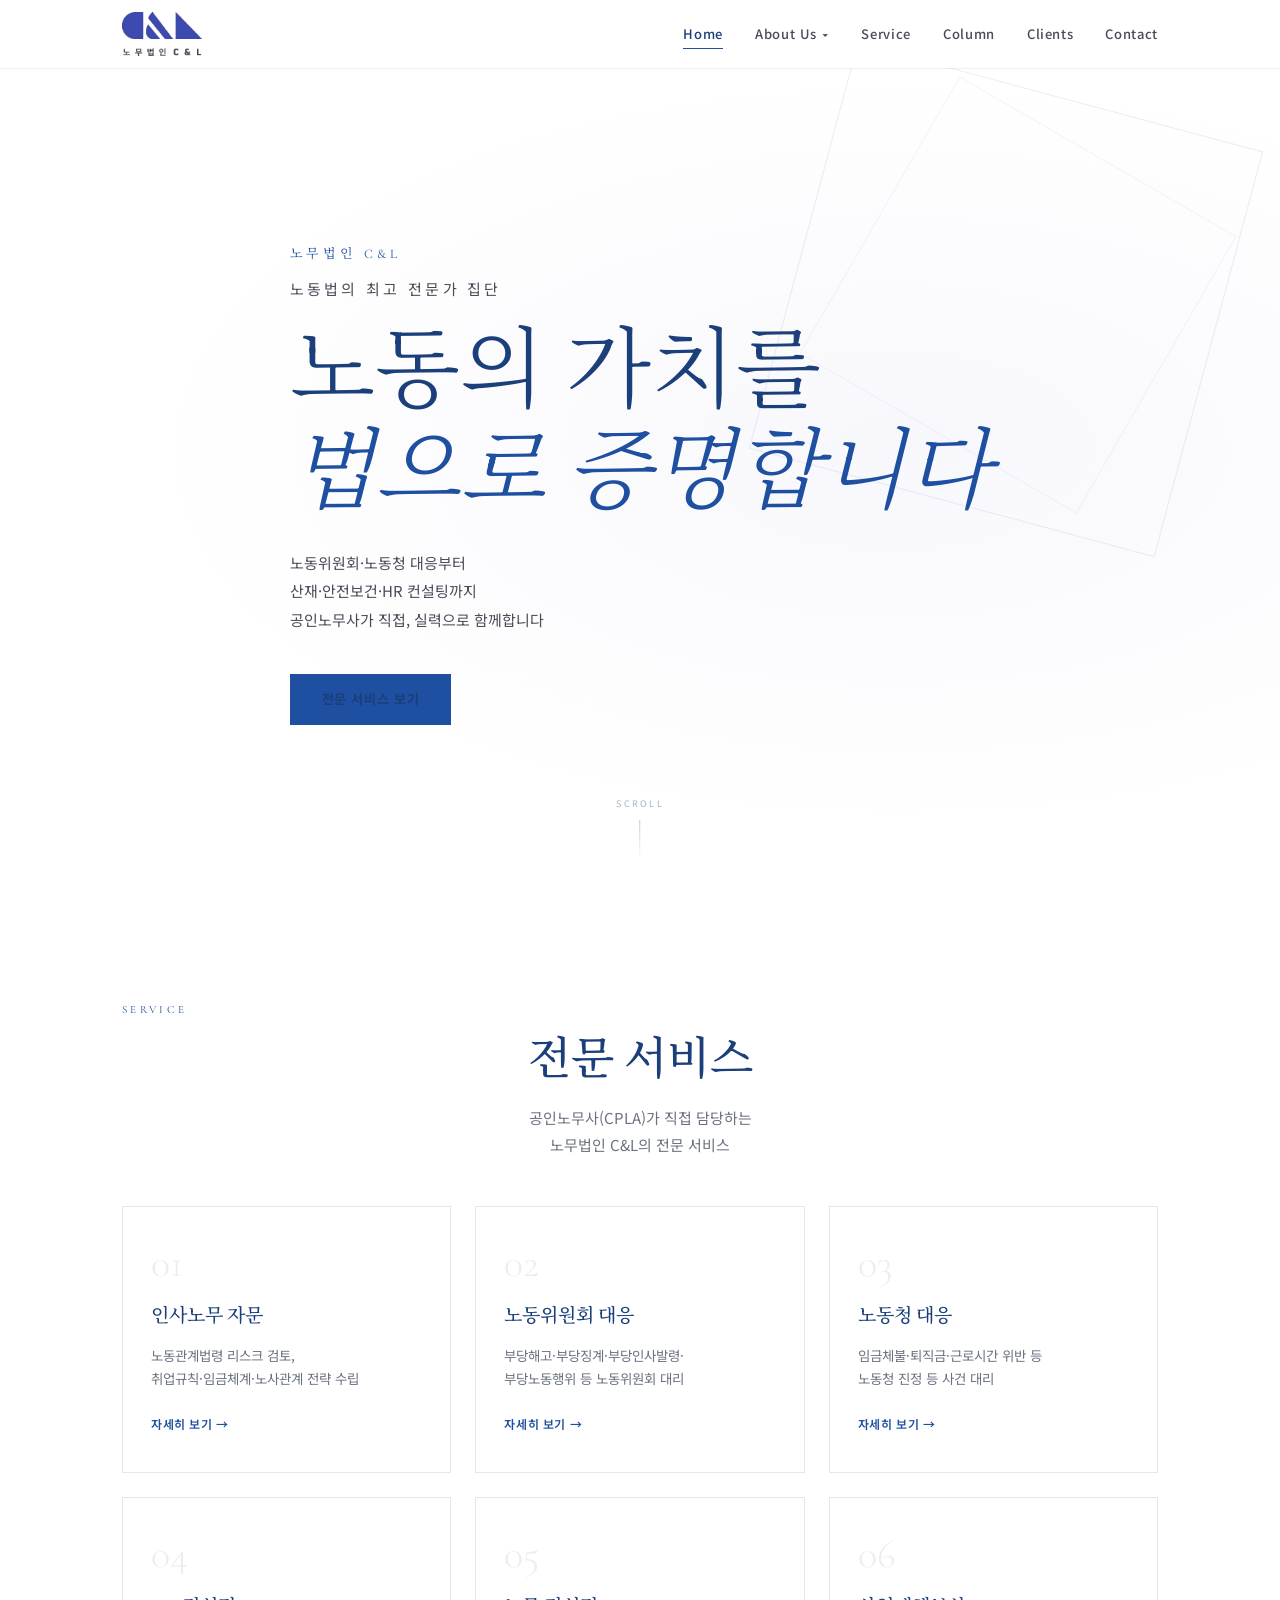
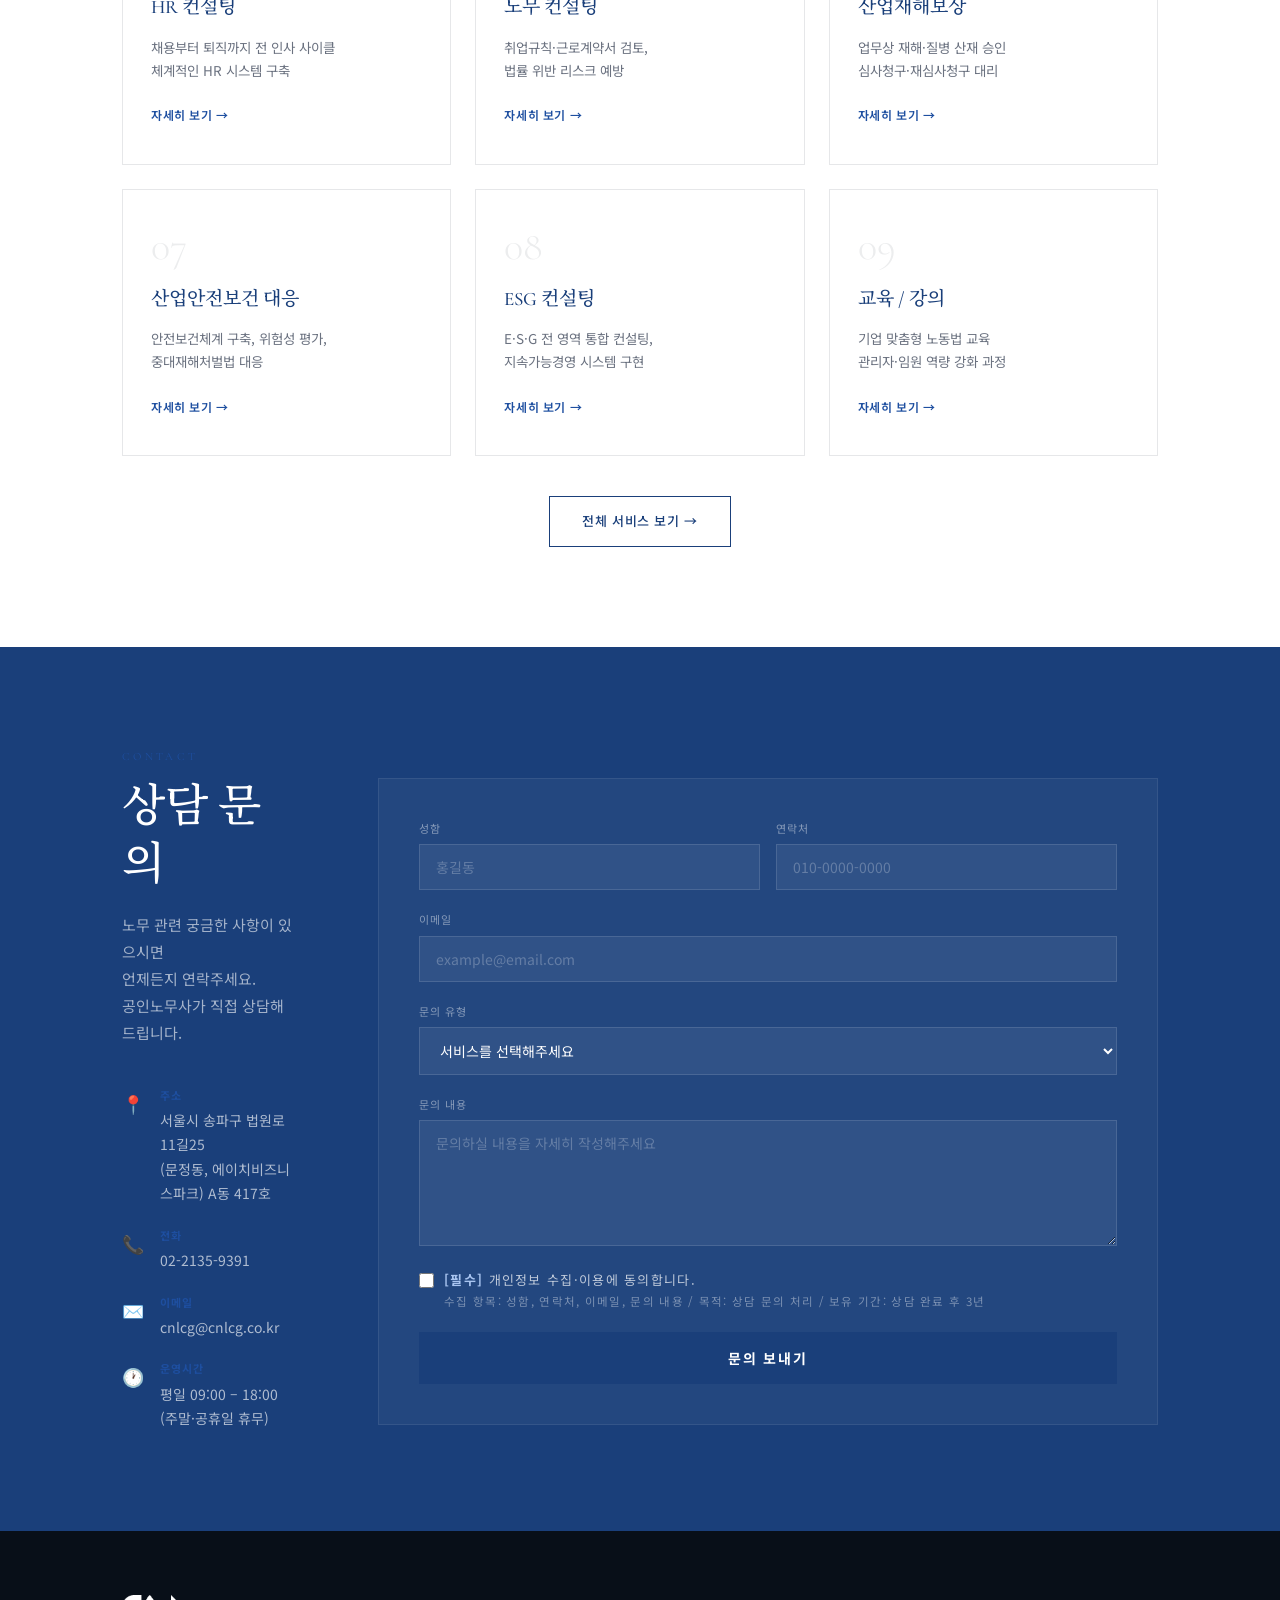
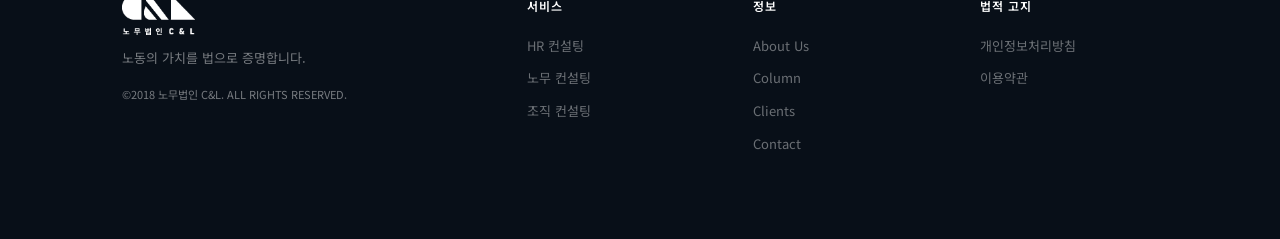
==== commit 64d7b414: "Add files via upload" ====
--- a/index.html
+++ b/index.html
@@ -1,449 +1,227 @@
 <!DOCTYPE html>
 <html lang="ko">
 <head>
-  <meta charset="UTF-8" />
-  <meta name="viewport" content="width=device-width, initial-scale=1.0" />
+  <meta charset="UTF-8"/><meta name="viewport" content="width=device-width,initial-scale=1.0"/>
   <title>노무법인 C&amp;L | Labor &amp; HR Consulting</title>
-  <link rel="stylesheet" href="style.css" />
+  <link rel="stylesheet" href="style.css"/>
   <link rel="preconnect" href="https://fonts.googleapis.com">
   <link href="https://fonts.googleapis.com/css2?family=Noto+Serif+KR:wght@300;400;600;700&family=Noto+Sans+KR:wght@300;400;500;700&family=Cormorant+Garamond:ital,wght@0,300;0,500;0,600;1,300;1,500&display=swap" rel="stylesheet">
 </head>
 <body>
-
-  <!-- ── NAVIGATION ── -->
-  <header class="nav-header" id="navbar">
-    <div class="nav-inner">
-      <a href="#home" class="logo" aria-label="노무법인 C&amp;L 홈">
-        <svg class="logo-svg" viewBox="0 0 148 40" fill="none" xmlns="http://www.w3.org/2000/svg">
-          <path d="M19 7 C9 7 3 13 3 20 C3 27 9 33 19 33 L19 28 C12 28 8.5 24.5 8.5 20 C8.5 15.5 12 12 19 12 Z" fill="#c9a84c"/>
-          <rect x="24" y="16.5" width="5" height="5" rx="0.8" fill="#c9a84c" transform="rotate(45 26.5 19)"/>
-          <path d="M34 7 L34 33 L49 33 L49 28 L39 28 L39 7 Z" fill="#c9a84c"/>
-          <line x1="57" y1="9" x2="57" y2="31" stroke="rgba(201,168,76,0.3)" stroke-width="1"/>
-          <text x="64" y="17" font-family="'Noto Sans KR',sans-serif" font-size="8.5" font-weight="500" fill="rgba(255,255,255,0.65)" letter-spacing="1.5">노무법인</text>
-          <text x="64" y="31" font-family="'Cormorant Garamond',serif" font-size="17" font-weight="500" fill="#ffffff" letter-spacing="1.5">C&amp;L</text>
-        </svg>
-      </a>
-      <nav class="nav-links">
-        <a href="#home"        class="nav-link active">Home</a>
-        <a href="#about"       class="nav-link">About Us</a>
-        <a href="#service"     class="nav-link">Service</a>
-        <a href="lmaster.html" class="nav-link lmaster-link">L-Master</a>
-        <a href="#column"      class="nav-link">Column</a>
-        <a href="#clients"     class="nav-link">Clients</a>
-        <a href="#contact"     class="nav-link">Contact</a>
-      </nav>
-      <button class="hamburger" id="hamburger" aria-label="메뉴 열기">
-        <span></span><span></span><span></span>
-      </button>
-    </div>
-    <div class="mobile-menu" id="mobileMenu">
-      <a href="#home"        class="mob-link">Home</a>
-      <a href="#about"       class="mob-link">About Us</a>
-      <a href="#service"     class="mob-link">Service</a>
-      <a href="lmaster.html" class="mob-link">L-Master</a>
-      <a href="#column"      class="mob-link">Column</a>
-      <a href="#clients"     class="mob-link">Clients</a>
-      <a href="#contact"     class="mob-link">Contact</a>
-    </div>
-  </header>
-
-  <!-- ── HERO ── -->
-  <section class="hero" id="home">
-    <div class="hero-bg"></div>
-    <div class="hero-overlay"></div>
-    <div class="hero-content">
-      <p class="hero-sub animate-up">노동법의 최고 전문가 집단</p>
-      <h1 class="hero-title animate-up delay-1">
-        노동의 가치를<br/>
-        <em>법으로 증명합니다</em>
-      </h1>
-      <p class="hero-desc animate-up delay-2">
-        기업 인사노무 컨설팅부터<br/>
-        노동위원회 서면 대리까지<br/>
-        실력과 신뢰로 함께합니다
-      </p>
-      <div class="hero-cta animate-up delay-3">
-        <a href="#service" class="btn-primary">서비스 알아보기</a>
-        <a href="#contact" class="btn-outline">상담 문의</a>
-      </div>
-    </div>
-    <div class="hero-scroll-indicator">
-      <span>SCROLL</span>
-      <div class="scroll-line"></div>
-    </div>
-  </section>
-
-  <!-- ── ABOUT ── -->
-  <section class="section about-section" id="about">
-    <div class="container">
-      <div class="section-label">About Us</div>
-      <div class="about-grid">
-        <div class="about-text">
-          <h2 class="section-title">
-            사람 중심의<br/>
-            노무 전문가 집단
-          </h2>
-          <p class="about-desc">
-            노무법인 C&amp;L은 기업과 근로자 모두를 위한<br/>
-            균형 잡힌 노동법 서비스를 제공합니다.<br/>
-            풍부한 실무 경험을 바탕으로 HR 컨설팅,<br/>
-            노동 분쟁 해결, 조직 관리 전반을 아우릅니다.
-          </p>
-          <p class="about-desc">
-            단순한 법률 서비스를 넘어,<br/>
-            고객의 조직이 더 건강하고 지속 가능하게<br/>
-            성장할 수 있도록 C&amp;L이<br/>
-            전략적 파트너로서 함께합니다.
-          </p>
-          <div class="about-stats">
-            <div class="stat">
-              <span class="stat-num">500+</span>
-              <span class="stat-label">자문 기업</span>
+<!-- NAV -->
+<header class="nav-header" id="navbar">
+  <div class="nav-inner">
+    <a href="index.html" class="logo">
+      <img src="logo_transparent.png" alt="노무법인 C&amp;L" style="height:44px;width:auto;display:block"/>
+    </a>
+    <nav class="nav-links">
+      <a href="index.html"   class="nav-link active">Home</a>
+      <div class="nav-dropdown">
+        <a class="nav-link">About Us ▾</a>
+        <div class="dropdown-menu">
+          <a href="about.html">법인 소개</a>
+          <a href="director.html">대표자 소개</a>
+        </div>
+      </div>
+      <a href="service.html" class="nav-link">Service</a>
+      <a href="column.html"  class="nav-link">Column</a>
+      <a href="clients.html" class="nav-link">Clients</a>
+      <a href="contact.html" class="nav-link">Contact</a>
+    </nav>
+    <button class="hamburger" id="hamburger"><span></span><span></span><span></span></button>
+  </div>
+  <div class="mobile-menu" id="mobileMenu">
+    <a href="index.html"   class="mob-link">Home</a>
+    <a href="about.html"   class="mob-link">About Us</a>
+    <a href="service.html" class="mob-link">Service</a>
+      <a href="column.html"  class="mob-link">Column</a>
+    <a href="clients.html" class="mob-link">Clients</a>
+    <a href="contact.html" class="mob-link">Contact</a>
+  </div>
+</header>
+
+<!-- HERO -->
+<section class="hero" id="home">
+  <div class="hero-bg"></div>
+  <div class="hero-overlay"></div>
+  <div class="hero-content">
+    <p class="hero-firm animate-up">노무법인 C&amp;L</p>
+    <p class="hero-sub animate-up delay-1">노동법의 최고 전문가 집단</p>
+    <h1 class="hero-title animate-up delay-2">노동의 가치를<br/><em>법으로 증명합니다</em></h1>
+    <p class="hero-desc animate-up delay-3">
+      노동위원회·노동청 대응부터<br/>산재·안전보건·HR 컨설팅까지<br/>공인노무사가 직접, 실력으로 함께합니다
+    </p>
+    <div class="hero-cta animate-up delay-4">
+      <a href="service.html" class="btn-primary">전문 서비스 보기</a>
+      <a href="contact.html" class="btn-outline">상담 문의</a>
+    </div>
+  </div>
+  <div class="hero-scroll-indicator"><span>SCROLL</span><div class="scroll-line"></div></div>
+</section>
+
+<!-- 전문 서비스 안내 -->
+<section class="section service-section" id="service">
+  <div class="container">
+    <div class="section-label">Service</div>
+    <h2 class="section-title centered">전문 서비스</h2>
+    <p class="section-sub centered">
+      공인노무사(CPLA)가 직접 담당하는<br/>노무법인 C&amp;L의 전문 서비스
+    </p>
+    <div class="service-grid">
+      <div class="service-card">
+        <div class="service-num">01</div>
+        <h3>인사노무 자문</h3>
+        <p>노동관계법령 리스크 검토,<br/>취업규칙·임금체계·노사관계 전략 수립</p>
+        <a href="service.html#advisory" class="service-link">자세히 보기 →</a>
+      </div>
+      <div class="service-card">
+        <div class="service-num">02</div>
+        <h3>노동위원회 대응</h3>
+        <p>부당해고·부당징계·부당인사발령·<br/>부당노동행위 등 노동위원회 대리</p>
+        <a href="service.html#labor-committee" class="service-link">자세히 보기 →</a>
+      </div>
+      <div class="service-card">
+        <div class="service-num">03</div>
+        <h3>노동청 대응</h3>
+        <p>임금체불·퇴직금·근로시간 위반 등<br/>노동청 진정 등 사건 대리</p>
+        <a href="service.html#labor-office" class="service-link">자세히 보기 →</a>
+      </div>
+      <div class="service-card">
+        <div class="service-num">04</div>
+        <h3>HR 컨설팅</h3>
+        <p>채용부터 퇴직까지 전 인사 사이클<br/>체계적인 HR 시스템 구축</p>
+        <a href="service.html#hr" class="service-link">자세히 보기 →</a>
+      </div>
+      <div class="service-card">
+        <div class="service-num">05</div>
+        <h3>노무 컨설팅</h3>
+        <p>취업규칙·근로계약서 검토,<br/>법률 위반 리스크 예방</p>
+        <a href="service.html#labor-consulting" class="service-link">자세히 보기 →</a>
+      </div>
+      <div class="service-card">
+        <div class="service-num">06</div>
+        <h3>산업재해보상</h3>
+        <p>업무상 재해·질병 산재 승인<br/>심사청구·재심사청구 대리</p>
+        <a href="service.html#industrial-accident" class="service-link">자세히 보기 →</a>
+      </div>
+      <div class="service-card">
+        <div class="service-num">07</div>
+        <h3>산업안전보건 대응</h3>
+        <p>안전보건체계 구축, 위험성 평가,<br/>중대재해처벌법 대응</p>
+        <a href="service.html#safety" class="service-link">자세히 보기 →</a>
+      </div>
+      <div class="service-card">
+        <div class="service-num">08</div>
+        <h3>ESG 컨설팅</h3>
+        <p>E·S·G 전 영역 통합 컨설팅,<br/>지속가능경영 시스템 구현</p>
+        <a href="service.html#esg" class="service-link">자세히 보기 →</a>
+      </div>
+      <div class="service-card">
+        <div class="service-num">09</div>
+        <h3>교육 / 강의</h3>
+        <p>기업 맞춤형 노동법 교육<br/>관리자·임원 역량 강화 과정</p>
+        <a href="service.html#lecture" class="service-link">자세히 보기 →</a>
+      </div>
+    </div>
+    <div style="text-align:center;margin-top:40px">
+      <a href="service.html" class="btn-outline dark">전체 서비스 보기 →</a>
+    </div>
+  </div>
+</section>
+
+<!-- 상담 문의 -->
+<section class="section contact-section" id="contact">
+  <div class="container">
+    <div class="section-label">Contact</div>
+    <div class="contact-grid">
+      <div class="contact-info">
+        <h2 class="section-title">상담 문의</h2>
+        <p class="contact-desc">
+          노무 관련 궁금한 사항이 있으시면<br/>언제든지 연락주세요.<br/>
+          공인노무사가 직접 상담해 드립니다.
+        </p>
+        <div class="contact-details">
+          <div class="contact-item">
+            <span class="contact-icon">📍</span>
+            <div><strong>주소</strong>
+              <p>서울시 송파구 법원로 11길25<br/>(문정동, 에이치비즈니스파크) A동 417호</p>
             </div>
-            <div class="stat">
-              <span class="stat-num">15+</span>
-              <span class="stat-label">전문 노무사</span>
-            </div>
-            <div class="stat">
-              <span class="stat-num">20+</span>
-              <span class="stat-label">업력(년)</span>
-            </div>
+          </div>
+          <div class="contact-item">
+            <span class="contact-icon">📞</span>
+            <div><strong>전화</strong><p>02-2135-9391</p></div>
+          </div>
+          <div class="contact-item">
+            <span class="contact-icon">✉️</span>
+            <div><strong>이메일</strong><p>cnlcg@cnlcg.co.kr</p></div>
+          </div>
+          <div class="contact-item">
+            <span class="contact-icon">🕐</span>
+            <div><strong>운영시간</strong><p>평일 09:00 – 18:00<br/>(주말·공휴일 휴무)</p></div>
           </div>
         </div>
-        <div class="about-visual">
-          <div class="about-card">
-            <div class="about-card-icon">⚖</div>
-            <h3>전문성</h3>
-            <p>공인노무사가 직접 담당하는<br/>모든 사건</p>
-          </div>
-          <div class="about-card">
-            <div class="about-card-icon">🤝</div>
-            <h3>신뢰</h3>
-            <p>고객과 함께 성장하는<br/>장기적 파트너십</p>
-          </div>
-          <div class="about-card">
-            <div class="about-card-icon">🏆</div>
-            <h3>성과</h3>
-            <p>실질적인 결과로<br/>증명하는 실력</p>
-          </div>
-          <div class="about-card">
-            <div class="about-card-icon">💡</div>
-            <h3>혁신</h3>
-            <p>변화하는 노동환경에<br/>선제적으로 대응</p>
-          </div>
-        </div>
-      </div>
-    </div>
-  </section>
-
-  <!-- ── SERVICE ── -->
-  <section class="section service-section" id="service">
-    <div class="container">
-      <div class="section-label">Service</div>
-      <h2 class="section-title centered">전문 서비스</h2>
-      <p class="section-sub centered">
-        노무법인 C&amp;L의 다양한 전문 서비스를 안내합니다
-      </p>
-      <div class="service-grid">
-        <div class="service-card">
-          <div class="service-num">01</div>
-          <h3>HR 컨설팅</h3>
-          <p>
-            채용부터 퇴직까지<br/>
-            전 인사 사이클에 걸친 체계적인<br/>
-            HR 시스템 구축 및 운영을 지원합니다.
-          </p>
-          <a href="#contact" class="service-link">자세히 보기 →</a>
-        </div>
-        <div class="service-card">
-          <div class="service-num">02</div>
-          <h3>노무 컨설팅</h3>
-          <p>
-            취업규칙 작성, 근로계약서 검토,<br/>
-            노동관계법령 준수 여부 진단 및<br/>
-            개선방안을 제시합니다.
-          </p>
-          <a href="#contact" class="service-link">자세히 보기 →</a>
-        </div>
-        <div class="service-card">
-          <div class="service-num">03</div>
-          <h3>조직 컨설팅</h3>
-          <p>
-            조직 구조 최적화, 업무 프로세스 개선,<br/>
-            조직문화 혁신을 통한<br/>
-            경영 효율화를 지원합니다.
-          </p>
-          <a href="#contact" class="service-link">자세히 보기 →</a>
-        </div>
-        <div class="service-card">
-          <div class="service-num">04</div>
-          <h3>임금 관리 컨설팅</h3>
-          <p>
-            임금체계 설계, 통상임금 진단,<br/>
-            성과급 제도 구축 등<br/>
-            합리적인 보상 체계를 설계합니다.
-          </p>
-          <a href="#contact" class="service-link">자세히 보기 →</a>
-        </div>
-        <div class="service-card">
-          <div class="service-num">05</div>
-          <h3>ESG 컨설팅</h3>
-          <p>
-            지속 가능한 경영을 위한<br/>
-            ESG 노동 기준 충족 및<br/>
-            사회적 책임 경영 체계 구축을 지원합니다.
-          </p>
-          <a href="#contact" class="service-link">자세히 보기 →</a>
-        </div>
-        <div class="service-card">
-          <div class="service-num">06</div>
-          <h3>강의 / 교육</h3>
-          <p>
-            기업 맞춤형 노동법 교육,<br/>
-            관리자 역량 강화 교육,<br/>
-            HR 실무 과정을 운영합니다.
-          </p>
-          <a href="#contact" class="service-link">자세히 보기 →</a>
-        </div>
-      </div>
-
-      <!-- L-Master 배너 -->
-      <div class="lmaster-banner">
-        <div class="lmaster-banner-text">
-          <span class="lmaster-banner-label">NEW SERVICE</span>
-          <strong>노동위원회 서면 대리 — L-Master</strong>
-          <p>
-            AI 할루시네이션 없이,<br/>
-            공인노무사가 직접 작성하는<br/>
-            노동위원회 서면 대리 서비스입니다
-          </p>
-        </div>
-        <a href="lmaster.html" class="btn-primary">L-Master 자세히 보기 →</a>
-      </div>
-    </div>
-  </section>
-
-  <!-- ── COLUMN ── -->
-  <section class="section column-section" id="column">
-    <div class="container">
-      <div class="section-label">Column</div>
-      <h2 class="section-title">노무 칼럼</h2>
-      <p class="section-sub">
-        노동법 최신 동향과<br/>
-        실무 인사이트를 공유합니다
-      </p>
-      <div class="column-grid">
-        <div class="column-card featured-card">
-          <div>
-            <div class="col-category">노동법 이슈</div>
-            <h3>2024년 최저임금 인상과<br/>기업 대응 전략</h3>
-            <p>
-              최저임금 인상이 기업의 임금 체계에<br/>
-              미치는 영향과 합리적인 대응 방안을<br/>
-              살펴봅니다.
-            </p>
-          </div>
-          <div class="col-meta">
-            <span>2024.11.15</span>
-            <a href="#" class="col-read">읽기 →</a>
-          </div>
-        </div>
-        <div class="column-card">
-          <div class="col-category">HR 실무</div>
-          <h3>포괄임금제,<br/>여전히 유효한가</h3>
-          <p>
-            최근 판례 동향과<br/>
-            포괄임금제 운용 시<br/>
-            주의사항을 정리했습니다.
-          </p>
-          <div class="col-meta">
-            <span>2024.10.22</span>
-            <a href="#" class="col-read">읽기 →</a>
-          </div>
-        </div>
-        <div class="column-card">
-          <div class="col-category">노동위원회</div>
-          <h3>부당해고 구제신청,<br/>핵심 쟁점 정리</h3>
-          <p>
-            노동위원회 부당해고 사건에서<br/>
-            승소를 위해 반드시 확인해야 할<br/>
-            핵심 법리를 설명합니다.
-          </p>
-          <div class="col-meta">
-            <span>2024.09.30</span>
-            <a href="#" class="col-read">읽기 →</a>
-          </div>
-        </div>
-        <div class="column-card">
-          <div class="col-category">ESG</div>
-          <h3>ESG 경영과 노동 기준:<br/>기업의 준비 체크리스트</h3>
-          <p>
-            ESG 평가에서 노동 기준이 차지하는<br/>
-            비중과 기업이 준비해야 할<br/>
-            항목들을 안내합니다.
-          </p>
-          <div class="col-meta">
-            <span>2024.09.05</span>
-            <a href="#" class="col-read">읽기 →</a>
-          </div>
-        </div>
-      </div>
-      <div class="col-more-wrap">
-        <a href="#" class="btn-outline dark">칼럼 전체보기</a>
-      </div>
-    </div>
-  </section>
-
-  <!-- ── CLIENTS ── -->
-  <section class="section clients-section" id="clients">
-    <div class="container">
-      <div class="section-label">Clients</div>
-      <h2 class="section-title centered">주요 고객사</h2>
-      <p class="section-sub centered">
-        다양한 산업 분야의 기업들과<br/>
-        함께하고 있습니다
-      </p>
-      <div class="clients-grid">
-        <div class="client-logo">제조업 A사</div>
-        <div class="client-logo">IT 스타트업 B사</div>
-        <div class="client-logo">유통업 C그룹</div>
-        <div class="client-logo">의료법인 D재단</div>
-        <div class="client-logo">건설업 E사</div>
-        <div class="client-logo">금융업 F사</div>
-        <div class="client-logo">서비스업 G사</div>
-        <div class="client-logo">교육기관 H</div>
-      </div>
-      <div class="testimonial">
-        <blockquote>
-          "복잡한 노동 분쟁을 신속하게 해결해 주셨습니다.<br/>
-          단순한 법률 서비스가 아니라<br/>
-          진정한 파트너를 만났습니다."
-        </blockquote>
-        <cite>— 제조업 A사 인사팀장</cite>
-      </div>
-    </div>
-  </section>
-
-  <!-- ── CONTACT ── -->
-  <section class="section contact-section" id="contact">
-    <div class="container">
-      <div class="section-label">Contact</div>
-      <div class="contact-grid">
-        <div class="contact-info">
-          <h2 class="section-title">상담 문의</h2>
-          <p class="contact-desc">
-            노무 관련 궁금한 사항이 있으시면<br/>
-            언제든지 연락주세요.<br/>
-            전문 노무사가 직접 상담해 드립니다.
-          </p>
-          <div class="contact-details">
-            <div class="contact-item">
-              <span class="contact-icon">📍</span>
-              <div>
-                <strong>주소</strong>
-                <p>서울특별시 강남구 테헤란로 123,<br/>00빌딩 10층</p>
-              </div>
-            </div>
-            <div class="contact-item">
-              <span class="contact-icon">📞</span>
-              <div>
-                <strong>전화</strong>
-                <p>02-000-0000</p>
-              </div>
-            </div>
-            <div class="contact-item">
-              <span class="contact-icon">✉️</span>
-              <div>
-                <strong>이메일</strong>
-                <p>info@laborfirm.co.kr</p>
-              </div>
-            </div>
-            <div class="contact-item">
-              <span class="contact-icon">🕐</span>
-              <div>
-                <strong>운영시간</strong>
-                <p>평일 09:00 – 18:00<br/>(주말·공휴일 휴무)</p>
-              </div>
-            </div>
-          </div>
-        </div>
-        <div class="contact-form-wrap">
-          <form class="contact-form" onsubmit="handleSubmit(event)">
-            <div class="form-row">
-              <div class="form-group">
-                <label>성함</label>
-                <input type="text" placeholder="홍길동" required />
-              </div>
-              <div class="form-group">
-                <label>연락처</label>
-                <input type="tel" placeholder="010-0000-0000" required />
-              </div>
-            </div>
-            <div class="form-group">
-              <label>이메일</label>
-              <input type="email" placeholder="example@email.com" />
-            </div>
-            <div class="form-group">
-              <label>문의 유형</label>
-              <select>
-                <option value="">서비스를 선택해주세요</option>
-                <option>HR 컨설팅</option>
-                <option>노무 컨설팅</option>
-                <option>L-Master (노동위원회 서면)</option>
-                <option>조직 컨설팅</option>
-                <option>기타</option>
-              </select>
-            </div>
-            <div class="form-group">
-              <label>문의 내용</label>
-              <textarea placeholder="문의하실 내용을 자세히 작성해주세요" rows="5" required></textarea>
-            </div>
-            <button type="submit" class="btn-primary full-width">문의 보내기</button>
-          </form>
-        </div>
-      </div>
-    </div>
-  </section>
-
-  <!-- ── FOOTER ── -->
-  <footer class="footer">
-    <div class="container">
-      <div class="footer-grid">
-        <div class="footer-brand">
-          <svg class="footer-logo-svg" viewBox="0 0 148 40" fill="none" xmlns="http://www.w3.org/2000/svg">
-            <path d="M19 7 C9 7 3 13 3 20 C3 27 9 33 19 33 L19 28 C12 28 8.5 24.5 8.5 20 C8.5 15.5 12 12 19 12 Z" fill="#c9a84c"/>
-            <rect x="24" y="16.5" width="5" height="5" rx="0.8" fill="#c9a84c" transform="rotate(45 26.5 19)"/>
-            <path d="M34 7 L34 33 L49 33 L49 28 L39 28 L39 7 Z" fill="#c9a84c"/>
-            <line x1="57" y1="9" x2="57" y2="31" stroke="rgba(201,168,76,0.3)" stroke-width="1"/>
-            <text x="64" y="17" font-family="'Noto Sans KR',sans-serif" font-size="8.5" font-weight="500" fill="rgba(255,255,255,0.5)" letter-spacing="1.5">노무법인</text>
-            <text x="64" y="31" font-family="'Cormorant Garamond',serif" font-size="17" font-weight="500" fill="rgba(255,255,255,0.8)" letter-spacing="1.5">C&amp;L</text>
-          </svg>
-          <p>노동의 가치를 법으로 증명합니다.</p>
-          <p class="footer-copy">©2024 노무법인 C&amp;L. ALL RIGHTS RESERVED.</p>
-        </div>
-        <div class="footer-links">
-          <h4>서비스</h4>
-          <a href="#service">HR 컨설팅</a>
-          <a href="#service">노무 컨설팅</a>
-          <a href="#service">조직 컨설팅</a>
-          <a href="lmaster.html">L-Master</a>
-        </div>
-        <div class="footer-links">
-          <h4>정보</h4>
-          <a href="#about">About Us</a>
-          <a href="#column">Column</a>
-          <a href="#clients">Clients</a>
-          <a href="#contact">Contact</a>
-        </div>
-        <div class="footer-links">
-          <h4>법적 고지</h4>
-          <a href="#">개인정보처리방침</a>
-          <a href="#">이용약관</a>
-        </div>
-      </div>
-    </div>
-  </footer>
-
-  <script src="script.js"></script>
+      </div>
+      <div class="contact-form-wrap">
+        <form class="contact-form" action="https://formspree.io/f/maqpvwqd" method="POST">
+          <div class="form-row">
+            <div class="form-group"><label>성함</label><input type="text" placeholder="홍길동" required/></div>
+            <div class="form-group"><label>연락처</label><input type="tel" placeholder="010-0000-0000" required/></div>
+          </div>
+          <div class="form-group"><label>이메일</label><input type="email" placeholder="example@email.com"/></div>
+          <div class="form-group">
+            <label>문의 유형</label>
+            <select>
+              <option value="">서비스를 선택해주세요</option>
+              <option>인사노무 자문</option>
+              <option>노동위원회 대응</option>
+              <option>노동청 대응</option>
+              <option>HR 컨설팅</option>
+              <option>노무 컨설팅</option>
+              <option>산업재해보상</option>
+              <option>산업안전보건 대응</option>
+              <option>ESG 컨설팅</option>
+              <option>교육 / 강의</option>
+              <option>기타</option>
+            </select>
+          </div>
+          <div class="form-group"><label>문의 내용</label><textarea placeholder="문의하실 내용을 자세히 작성해주세요" rows="5" required></textarea></div>
+                    <div class="form-group" style="margin-top:4px">
+            <label style="display:flex;align-items:flex-start;gap:10px;cursor:pointer;font-size:13px;color:rgba(255,255,255,.7);line-height:1.6;font-weight:400">
+              <input type="checkbox" id="privacy-agree" required style="margin-top:3px;accent-color:#1a3f7a;width:15px;height:15px;flex-shrink:0"/>
+              <span><strong style="color:#a8c4f0">[필수]</strong> 개인정보 수집·이용에 동의합니다.<br/>
+              <small style="color:rgba(255,255,255,.4);font-size:11.5px">수집 항목: 성함, 연락처, 이메일, 문의 내용 / 목적: 상담 문의 처리 / 보유 기간: 상담 완료 후 3년</small></span>
+            </label>
+          </div>
+          <button type="submit" style="width:100%;text-align:center;padding:16px;background:#1a3f7a;color:#ffffff;border:none;font-family:var(--ff-sans);font-size:14px;font-weight:700;letter-spacing:.12em;cursor:pointer;transition:background .2s">문의 보내기</button>
+        </form>
+      </div>
+    </div>
+  </div>
+</section>
+
+<!-- FOOTER -->
+<footer class="footer">
+  <div class="container">
+    <div class="footer-grid">
+      <div class="footer-brand">
+        <img src="logo_white.png" alt="노무법인 C&amp;L" class="footer-logo-img" style="height:40px;width:auto;display:block;margin-bottom:12px"/>
+        <p>노동의 가치를 법으로 증명합니다.</p>
+        <p class="footer-copy">©2018 노무법인 C&amp;L. ALL RIGHTS RESERVED.</p>
+      </div>
+      <div class="footer-links"><h4>서비스</h4>
+        <a href="service.html">HR 컨설팅</a><a href="service.html">노무 컨설팅</a>
+        <a href="service.html">조직 컨설팅</a>
+      </div>
+      <div class="footer-links"><h4>정보</h4>
+        <a href="about.html">About Us</a><a href="column.html">Column</a>
+        <a href="clients.html">Clients</a><a href="contact.html">Contact</a>
+      </div>
+      <div class="footer-links"><h4>법적 고지</h4>
+        <a href="#">개인정보처리방침</a><a href="#">이용약관</a>
+      </div>
+    </div>
+  </div>
+</footer>
+<script src="script.js"></script>
 </body>
 </html>
--- a/style.css
+++ b/style.css
@@ -2,10 +2,10 @@
 *, *::before, *::after { box-sizing: border-box; margin: 0; padding: 0; }
 
 :root {
-  --navy:    #0d1b2a;
-  --navy2:   #1b2e45;
-  --gold:    #c9a84c;
-  --gold2:   #e8c96a;
+  --navy:    #1a3f7a;
+  --navy2:   #1e4fa0;
+  --gold:    #1e4fa0;
+  --gold2:   #2d65c2;
   --cream:   #f5f0e8;
   --light:   #fafaf7;
   --gray:    #6b7280;
@@ -122,11 +122,14 @@
   top: 0; left: 0; right: 0;
   z-index: 999;
   transition: background 0.35s, box-shadow 0.35s;
+  background: rgba(255,255,255,0.95);
+  backdrop-filter: blur(8px);
+  box-shadow: 0 1px 0 rgba(26,63,122,0.08);
 }
 
 .nav-header.scrolled {
-  background: var(--navy);
-  box-shadow: 0 2px 20px rgba(0,0,0,0.25);
+  background: rgba(255,255,255,0.98);
+  box-shadow: 0 2px 20px rgba(26,63,122,0.1);
 }
 
 .nav-inner {
@@ -155,41 +158,7 @@
   display: block;
 }
 
-/* ── L-MASTER BANNER (service section 하단) ── */
-.lmaster-banner {
-  margin-top: 56px;
-  background: var(--navy);
-  display: flex;
-  align-items: center;
-  justify-content: space-between;
-  gap: 32px;
-  padding: 40px 48px;
-  flex-wrap: wrap;
-}
-.lmaster-banner-label {
-  display: inline-block;
-  background: var(--gold);
-  color: var(--navy);
-  font-size: 10px;
-  font-weight: 700;
-  letter-spacing: 0.18em;
-  padding: 3px 10px;
-  margin-bottom: 10px;
-}
-.lmaster-banner-text strong {
-  display: block;
-  font-family: var(--ff-serif);
-  font-size: 22px;
-  font-weight: 500;
-  color: var(--white);
-  margin-bottom: 8px;
-  line-height: 1.3;
-}
-.lmaster-banner-text p {
-  color: rgba(255,255,255,0.55);
-  font-size: 14px;
-  line-height: 1.8;
-}
+/* ── L-MASTER BANNER removed ── */
 
 .nav-links {
   display: flex;
@@ -201,7 +170,7 @@
   font-size: 13px;
   font-weight: 500;
   letter-spacing: 0.05em;
-  color: rgba(255,255,255,0.8);
+  color: #4b4a58;
   text-decoration: none;
   transition: color 0.2s;
   position: relative;
@@ -218,13 +187,8 @@
   transform-origin: left;
 }
 
-.nav-link:hover, .nav-link.active { color: var(--white); }
+.nav-link:hover, .nav-link.active { color: var(--navy); }
 .nav-link:hover::after, .nav-link.active::after { transform: scaleX(1); }
-
-.lmaster-link {
-  color: var(--gold) !important;
-  font-weight: 700;
-}
 
 .hamburger {
   display: none;
@@ -239,25 +203,26 @@
   display: block;
   width: 24px;
   height: 2px;
-  background: var(--white);
+  background: #1a3f7a;
   transition: transform 0.3s, opacity 0.3s;
 }
 
 .mobile-menu {
   display: none;
   flex-direction: column;
-  background: var(--navy);
+  background: #ffffff;
   padding: 16px 32px 24px;
-  border-top: 1px solid rgba(255,255,255,0.1);
+  border-top: 1px solid rgba(26,63,122,0.1);
+  box-shadow: 0 8px 20px rgba(26,63,122,0.08);
 }
 .mobile-menu.open { display: flex; }
 .mob-link {
-  color: rgba(255,255,255,0.8);
+  color: #4b4a58;
   text-decoration: none;
   padding: 10px 0;
   font-size: 14px;
   font-weight: 500;
-  border-bottom: 1px solid rgba(255,255,255,0.07);
+  border-bottom: 1px solid rgba(26,63,122,0.07);
 }
 
 /* ── HERO ── */
@@ -267,16 +232,16 @@
   display: flex;
   align-items: center;
   overflow: hidden;
+  background: #ffffff;
 }
 
 .hero-bg {
   position: absolute;
   inset: 0;
-  background:
-    linear-gradient(135deg, #0d1b2a 0%, #1b2e45 60%, #0d2035 100%);
-}
-
-/* decorative geometric lines */
+  background: #ffffff;
+}
+
+/* decorative geometric lines - 파란 계열로 변경 */
 .hero-bg::before {
   content: '';
   position: absolute;
@@ -284,7 +249,7 @@
   right: 5%;
   width: 420px;
   height: 420px;
-  border: 1px solid rgba(201,168,76,0.15);
+  border: 1px solid rgba(61,74,176,0.1);
   transform: rotate(15deg);
 }
 .hero-bg::after {
@@ -294,14 +259,14 @@
   right: 8%;
   width: 320px;
   height: 320px;
-  border: 1px solid rgba(201,168,76,0.08);
+  border: 1px solid rgba(61,74,176,0.06);
   transform: rotate(30deg);
 }
 
 .hero-overlay {
   position: absolute;
   inset: 0;
-  background: radial-gradient(ellipse at 70% 50%, rgba(201,168,76,0.06) 0%, transparent 60%);
+  background: radial-gradient(ellipse at 70% 50%, rgba(61,74,176,0.04) 0%, transparent 60%);
 }
 
 .hero-content {
@@ -314,19 +279,40 @@
 }
 
 .hero-sub {
-  font-size: 11px;
+  font-size: 15px;
+  letter-spacing: 0.22em;
+  text-transform: uppercase;
+  color: #4b4a58;
+  margin-bottom: 20px;
+  font-weight: 400;
+}
+.hero-firm {
+  font-family: var(--ff-serif);
+  font-size: 13px;
   letter-spacing: 0.3em;
   text-transform: uppercase;
   color: var(--gold);
-  margin-bottom: 20px;
-}
+  margin-bottom: 10px;
+}
+.delay-4 { animation-delay: 0.8s; }
+
+.column-header-row {
+  display: flex;
+  align-items: flex-end;
+  justify-content: space-between;
+  margin-bottom: 40px;
+  gap: 24px;
+  flex-wrap: wrap;
+}
+.column-header-row .section-title { margin-bottom: 8px; }
+.column-header-row .section-sub   { margin-bottom: 0; }
 
 .hero-title {
   font-family: var(--ff-serif);
   font-size: clamp(3rem, 7vw, 5.5rem);
   font-weight: 300;
   line-height: 1.15;
-  color: var(--white);
+  color: var(--navy);
   margin-bottom: 24px;
 }
 .hero-title em {
@@ -335,7 +321,7 @@
 }
 
 .hero-desc {
-  color: rgba(255,255,255,0.65);
+  color: #4b4a58;
   font-size: 15px;
   line-height: 1.9;
   margin-bottom: 40px;
@@ -362,12 +348,12 @@
 .hero-scroll-indicator span {
   font-size: 9px;
   letter-spacing: 0.25em;
-  color: rgba(255,255,255,0.35);
+  color: rgba(26,63,122,0.4);
 }
 .scroll-line {
   width: 1px;
   height: 40px;
-  background: linear-gradient(to bottom, rgba(255,255,255,0.3), transparent);
+  background: linear-gradient(to bottom, rgba(26,63,122,0.3), transparent);
   animation: scrollPulse 2s ease-in-out infinite;
 }
 @keyframes scrollPulse {
@@ -1023,3 +1009,179 @@
   .form-row { grid-template-columns: 1fr; }
   .contact-form-wrap { padding: 24px 20px; }
 }
+
+/* ── About Why Items ── */
+.about-why-item {
+  display: flex;
+  gap: 20px;
+  margin-bottom: 36px;
+  padding-bottom: 36px;
+  border-bottom: 1px solid rgba(13,27,42,0.08);
+}
+.about-why-item:last-of-type { border-bottom: none; margin-bottom: 0; }
+.about-why-num {
+  font-family: var(--ff-serif);
+  font-size: 2.2rem;
+  font-weight: 300;
+  color: rgba(201,168,76,0.25);
+  line-height: 1;
+  min-width: 40px;
+  padding-top: 4px;
+}
+.about-why-title {
+  font-family: var(--ff-serif);
+  font-size: 17px;
+  font-weight: 600;
+  color: var(--navy);
+  line-height: 1.5;
+  margin-bottom: 10px;
+}
+
+/* ────────────────────────────────────
+   COMMON SUB-PAGE STYLES
+──────────────────────────────────── */
+.page-hero{background:var(--navy);padding:110px 0 60px;margin-top:0}
+.page-hero .section-label{color:var(--gold);margin-bottom:10px}
+.page-hero h1{font-family:var(--ff-serif);font-size:clamp(2rem,5vw,3.4rem);font-weight:300;color:#fff;line-height:1.2;margin-top:8px}
+.page-hero p{color:rgba(255,255,255,.5);font-size:15px;margin-top:14px;line-height:1.85}
+
+/* About Why */
+.about-why-item{display:flex;gap:22px;margin-bottom:36px;padding-bottom:36px;border-bottom:1px solid rgba(13,27,42,.09)}
+.about-why-item:last-of-type{border-bottom:none;margin-bottom:0}
+.about-why-num{font-family:var(--ff-serif);font-size:2.4rem;font-weight:300;color:rgba(201,168,76,.3);line-height:1;min-width:44px;padding-top:2px}
+.about-why-title{font-family:var(--ff-serif);font-size:18px;font-weight:600;color:var(--navy);line-height:1.5;margin-bottom:10px}
+
+/* Service detail */
+.svc-detail{padding:72px 0}
+.svc-detail:nth-child(odd){background:#fff}
+.svc-detail:nth-child(even){background:#f5f0e8}
+.svc-inner{max-width:900px;margin:0 auto;padding:0 32px;display:grid;grid-template-columns:140px 1fr;gap:48px;align-items:start}
+.svc-num-big{font-family:var(--ff-serif);font-size:5rem;font-weight:300;color:rgba(201,168,76,.22);line-height:1;text-align:right}
+.svc-title{font-family:var(--ff-serif);font-size:1.9rem;font-weight:500;color:var(--navy);margin-bottom:16px}
+.svc-body p{font-size:15px;line-height:1.95;color:#374151;margin-bottom:12px}
+.svc-tags{display:flex;flex-wrap:wrap;gap:8px;margin-top:18px}
+.svc-tag{font-size:11px;font-weight:600;letter-spacing:.1em;color:var(--gold);background:rgba(201,168,76,.1);padding:4px 12px;border:1px solid rgba(201,168,76,.25)}
+
+/* Clients logo grid */
+.logo-grid{display:flex;flex-wrap:wrap;gap:14px;justify-content:center;align-items:center;margin-top:40px}
+.cl-box{width:154px;height:70px;background:#fff;border:1px solid rgba(13,27,42,.09);display:flex;align-items:center;justify-content:center;padding:10px 14px;transition:all .2s;box-sizing:border-box}
+.cl-box:hover{border-color:rgba(201,168,76,.4);box-shadow:0 4px 16px rgba(13,27,42,.08)}
+.cl-box svg{max-width:100%;max-height:100%}
+
+/* Testimonials */
+.testi-grid{display:grid;grid-template-columns:repeat(2,1fr);gap:20px;margin-top:48px}
+.testi-card{background:#f5f0e8;padding:28px 32px;border-left:3px solid var(--gold)}
+.testi-card blockquote{font-size:14.5px;color:#374151;line-height:1.85;margin-bottom:12px;font-style:italic}
+.testi-card cite{font-size:12px;color:#9ca3af;font-style:normal}
+
+/* Contact standalone */
+.contact-wrap{background:#fff;padding:0}
+.contact-wrap .contact-section{background:#fff}
+.contact-wrap .section-title{color:var(--navy)}
+.contact-wrap .contact-desc{color:#374151}
+
+@media(max-width:700px){
+  .svc-inner{grid-template-columns:1fr;gap:12px}
+  .svc-num-big{font-size:2.8rem;text-align:left}
+  .testi-grid{grid-template-columns:1fr}
+  .cl-box{width:130px;height:60px}
+}
+
+/* ────────────────────────────────────
+   Contact 페이지 — 흰 배경 재정의
+──────────────────────────────────── */
+.contact-page-body .contact-section {
+  background: #fff !important;
+  color: var(--navy) !important;
+}
+.contact-page-body .section-label { color: var(--gold) !important; }
+.contact-page-body .contact-section .section-title { color: var(--navy) !important; }
+.contact-page-body .contact-desc { color: #374151 !important; }
+.contact-page-body .contact-item p { color: #6b7280 !important; }
+.contact-page-body .contact-item strong { color: var(--gold) !important; }
+
+/* 폼 배경 — 흰 배경이므로 연한 회색으로 */
+.contact-page-body .contact-form-wrap {
+  background: #f9f7f3 !important;
+  border: 1px solid rgba(13,27,42,.1) !important;
+}
+.contact-page-body .contact-form label {
+  color: var(--navy) !important;
+}
+.contact-page-body .contact-form input,
+.contact-page-body .contact-form select,
+.contact-page-body .contact-form textarea {
+  background: #fff !important;
+  border: 1.5px solid rgba(13,27,42,.15) !important;
+  color: var(--navy) !important;
+}
+.contact-page-body .contact-form select {
+  appearance: none !important;
+  -webkit-appearance: none !important;
+  background: #fff url("data:image/svg+xml,%3Csvg xmlns='http://www.w3.org/2000/svg' width='12' height='8' viewBox='0 0 12 8'%3E%3Cpath d='M1 1l5 5 5-5' stroke='%230d1b2a' stroke-width='1.8' fill='none' stroke-linecap='round'/%3E%3C/svg%3E") no-repeat right 14px center !important;
+}
+.contact-page-body .contact-form select option {
+  background: #fff !important;
+  color: var(--navy) !important;
+}
+.contact-page-body .contact-form input::placeholder,
+.contact-page-body .contact-form textarea::placeholder {
+  color: #9ca3af !important;
+}
+.contact-page-body .contact-form input:focus,
+.contact-page-body .contact-form select:focus,
+.contact-page-body .contact-form textarea:focus {
+  border-color: var(--gold) !important;
+  outline: none;
+}
+
+/* index.html 의 contact section — 기존 navy 배경 유지 */
+/* (별도 override 불필요, 원래 .contact-section 스타일 그대로) */
+
+/* ── Nav Dropdown ── */
+.nav-dropdown {
+  position: relative;
+  display: inline-flex;
+  align-items: center;
+}
+.nav-dropdown > .nav-link::after { content: none; }
+.dropdown-menu {
+  visibility: hidden;
+  opacity: 0;
+  pointer-events: none;
+  position: absolute;
+  top: 100%;
+  left: 50%;
+  transform: translateX(-50%);
+  padding-top: 10px; /* 갭 유지 — 마우스가 이탈 안 하게 */
+  z-index: 9999;
+}
+.dropdown-menu-inner {
+  background: #ffffff;
+  border: 1px solid rgba(26,63,122,.15);
+  border-top: 2px solid var(--gold);
+  min-width: 148px;
+  padding: 6px 0;
+  box-shadow: 0 8px 28px rgba(26,63,122,.12);
+}
+.nav-dropdown:hover .dropdown-menu,
+.dropdown-menu:hover {
+  visibility: visible;
+  opacity: 1;
+  pointer-events: auto;
+}
+.dropdown-menu a {
+  display: block;
+  padding: 11px 20px;
+  font-size: 13px;
+  color: #4b4a58;
+  text-decoration: none;
+  white-space: nowrap;
+  font-family: var(--ff-sans);
+  letter-spacing: .02em;
+  transition: color .15s, background .15s;
+}
+.dropdown-menu a:hover {
+  color: var(--navy);
+  background: rgba(26,63,122,.05);
+}
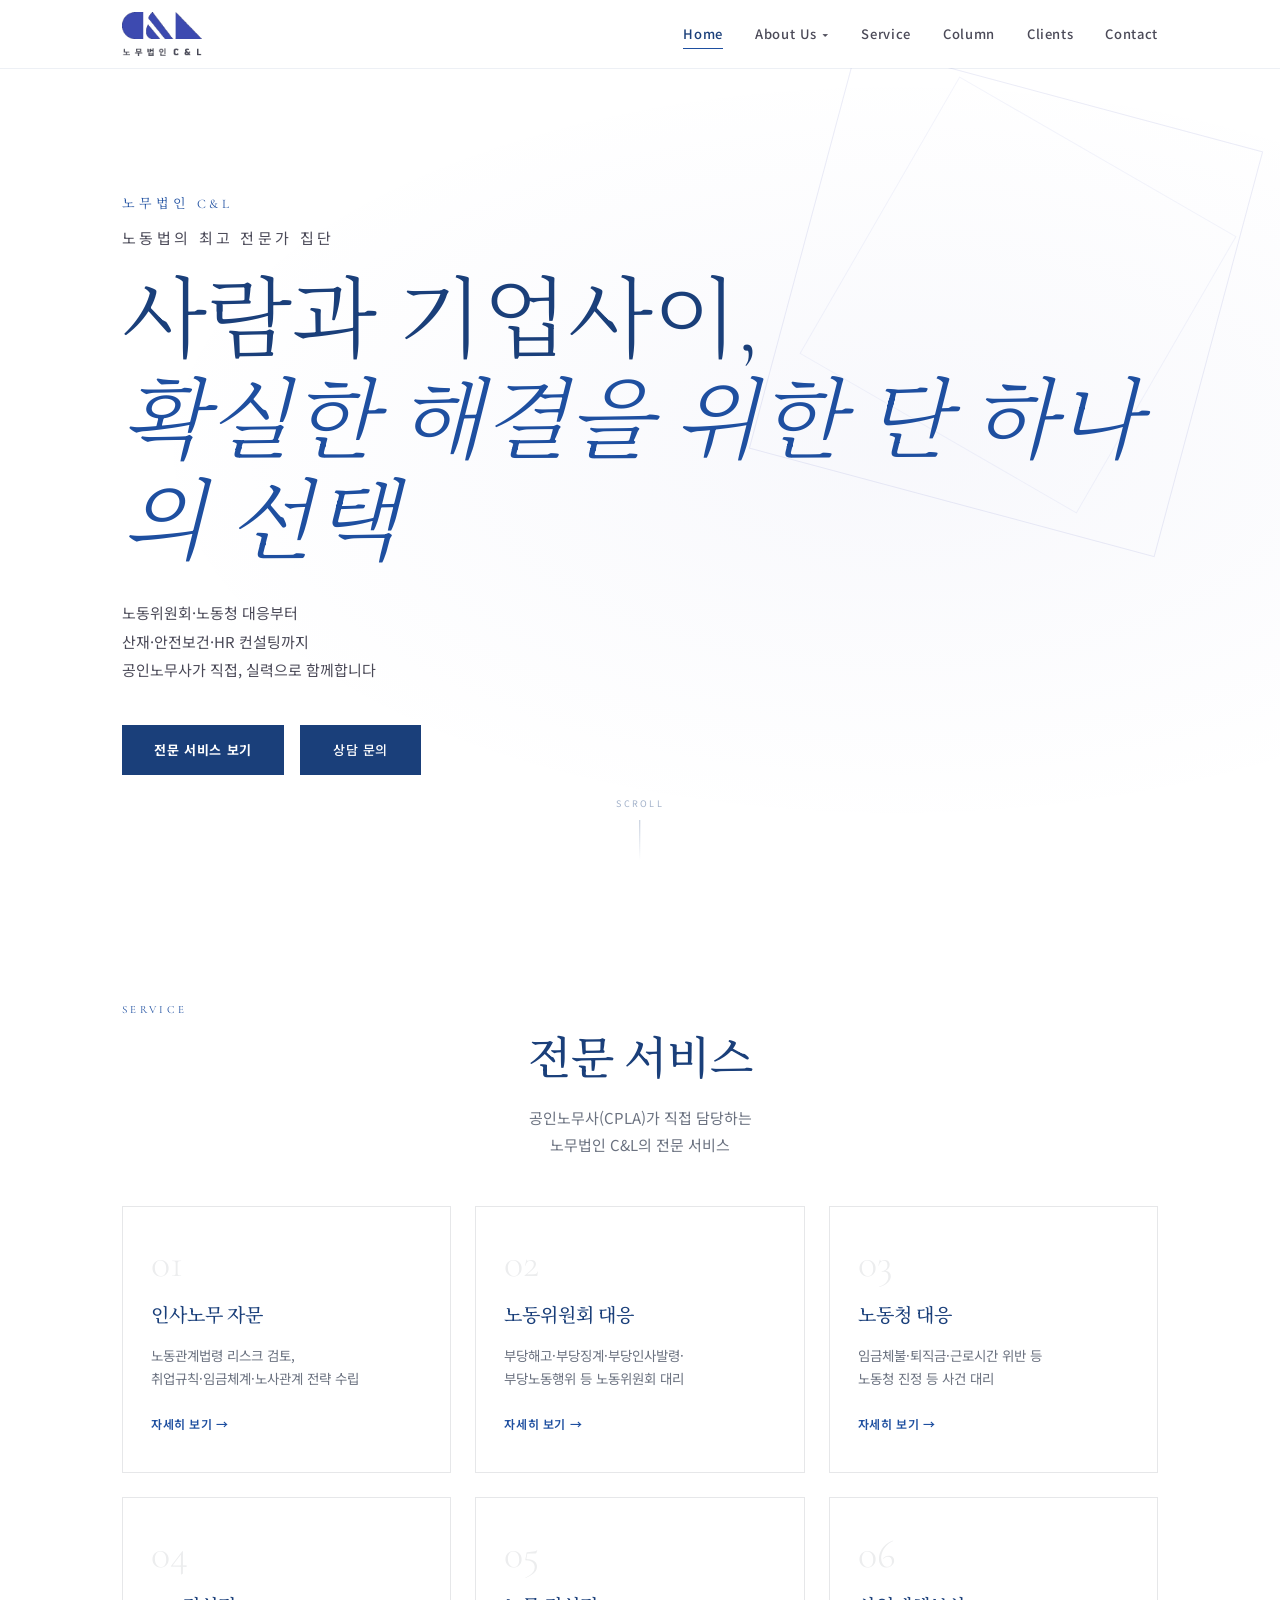
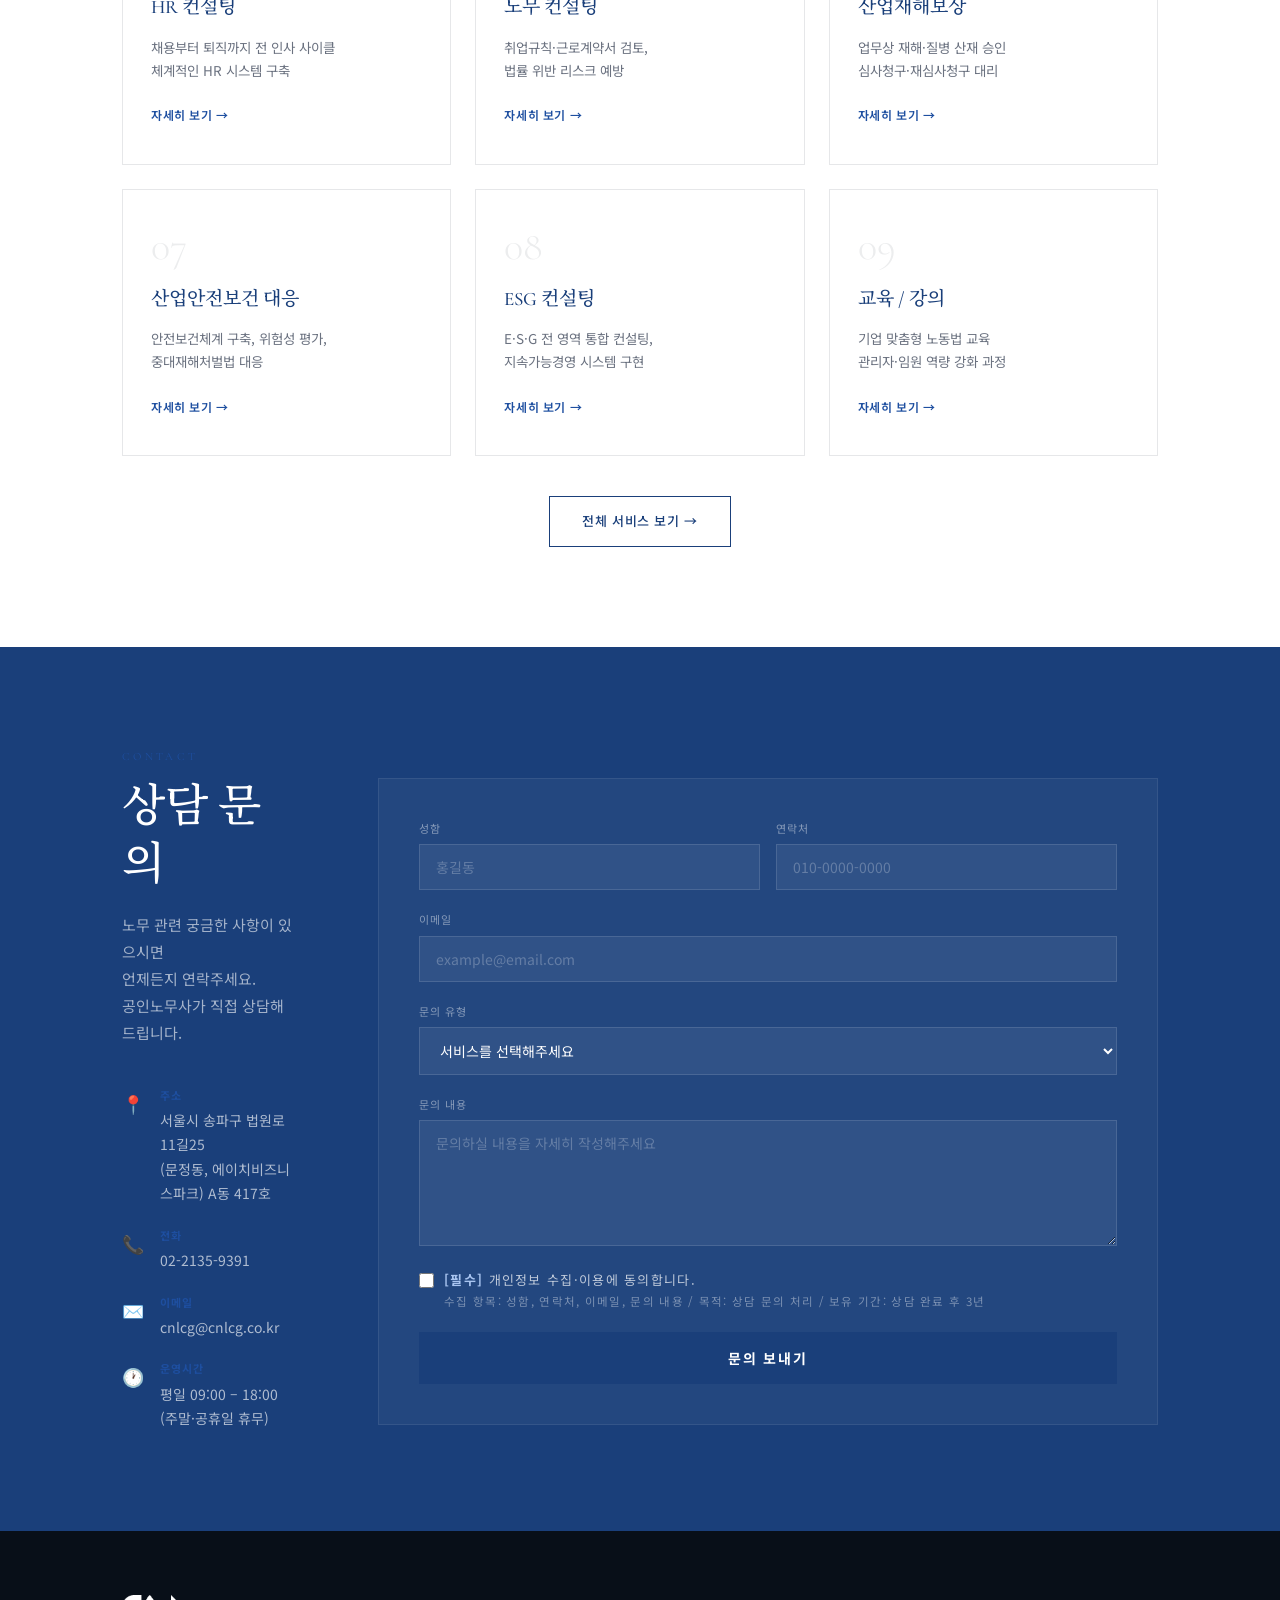
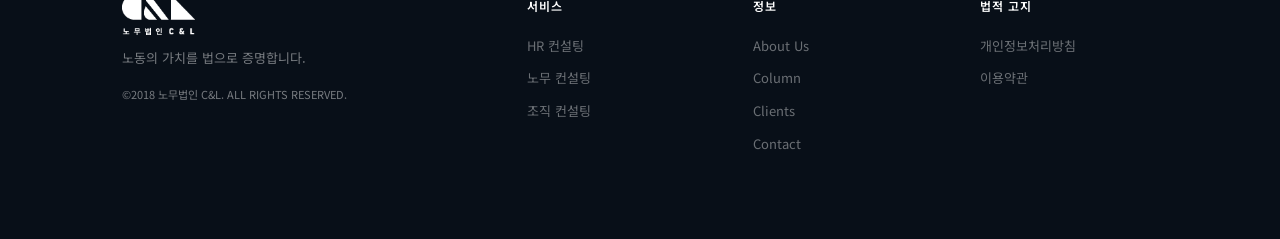
==== commit 38e2747c: "Add files via upload" ====
--- a/index.html
+++ b/index.html
@@ -47,7 +47,7 @@
   <div class="hero-content">
     <p class="hero-firm animate-up">노무법인 C&amp;L</p>
     <p class="hero-sub animate-up delay-1">노동법의 최고 전문가 집단</p>
-    <h1 class="hero-title animate-up delay-2">노동의 가치를<br/><em>법으로 증명합니다</em></h1>
+    <h1 class="hero-title animate-up delay-2">사람과 기업사이,<br/><em>확실한 해결을 위한 단 하나의 선택</em></h1>
     <p class="hero-desc animate-up delay-3">
       노동위원회·노동청 대응부터<br/>산재·안전보건·HR 컨설팅까지<br/>공인노무사가 직접, 실력으로 함께합니다
     </p>
--- a/style.css
+++ b/style.css
@@ -79,8 +79,8 @@
 /* ── BUTTONS ── */
 .btn-primary {
   display: inline-block;
-  background: var(--gold);
-  color: var(--navy);
+  background: #1a3f7a;
+  color: #ffffff;
   font-family: var(--ff-sans);
   font-weight: 700;
   font-size: 13px;
@@ -91,26 +91,27 @@
   cursor: pointer;
   transition: background 0.25s, transform 0.2s;
 }
-.btn-primary:hover { background: var(--gold2); transform: translateY(-2px); }
+.btn-primary:hover { background: #1e4fa0; transform: translateY(-2px); }
 
 .btn-outline {
   display: inline-block;
-  background: transparent;
-  color: var(--white);
+  background: #1a3f7a;
+  color: #ffffff;
   font-family: var(--ff-sans);
   font-weight: 500;
   font-size: 13px;
   letter-spacing: 0.05em;
   padding: 13px 32px;
   text-decoration: none;
-  border: 1.5px solid rgba(255,255,255,0.5);
+  border: 1.5px solid #1a3f7a;
   cursor: pointer;
-  transition: border-color 0.25s, color 0.25s, transform 0.2s;
-}
-.btn-outline:hover { border-color: var(--gold); color: var(--gold); transform: translateY(-2px); }
+  transition: background 0.25s, color 0.25s, transform 0.2s;
+}
+.btn-outline:hover { background: #1e4fa0; border-color: #1e4fa0; transform: translateY(-2px); }
 
 /* dark variant for non-hero */
 .btn-outline.dark {
+  background: transparent;
   color: var(--navy);
   border-color: var(--navy);
 }
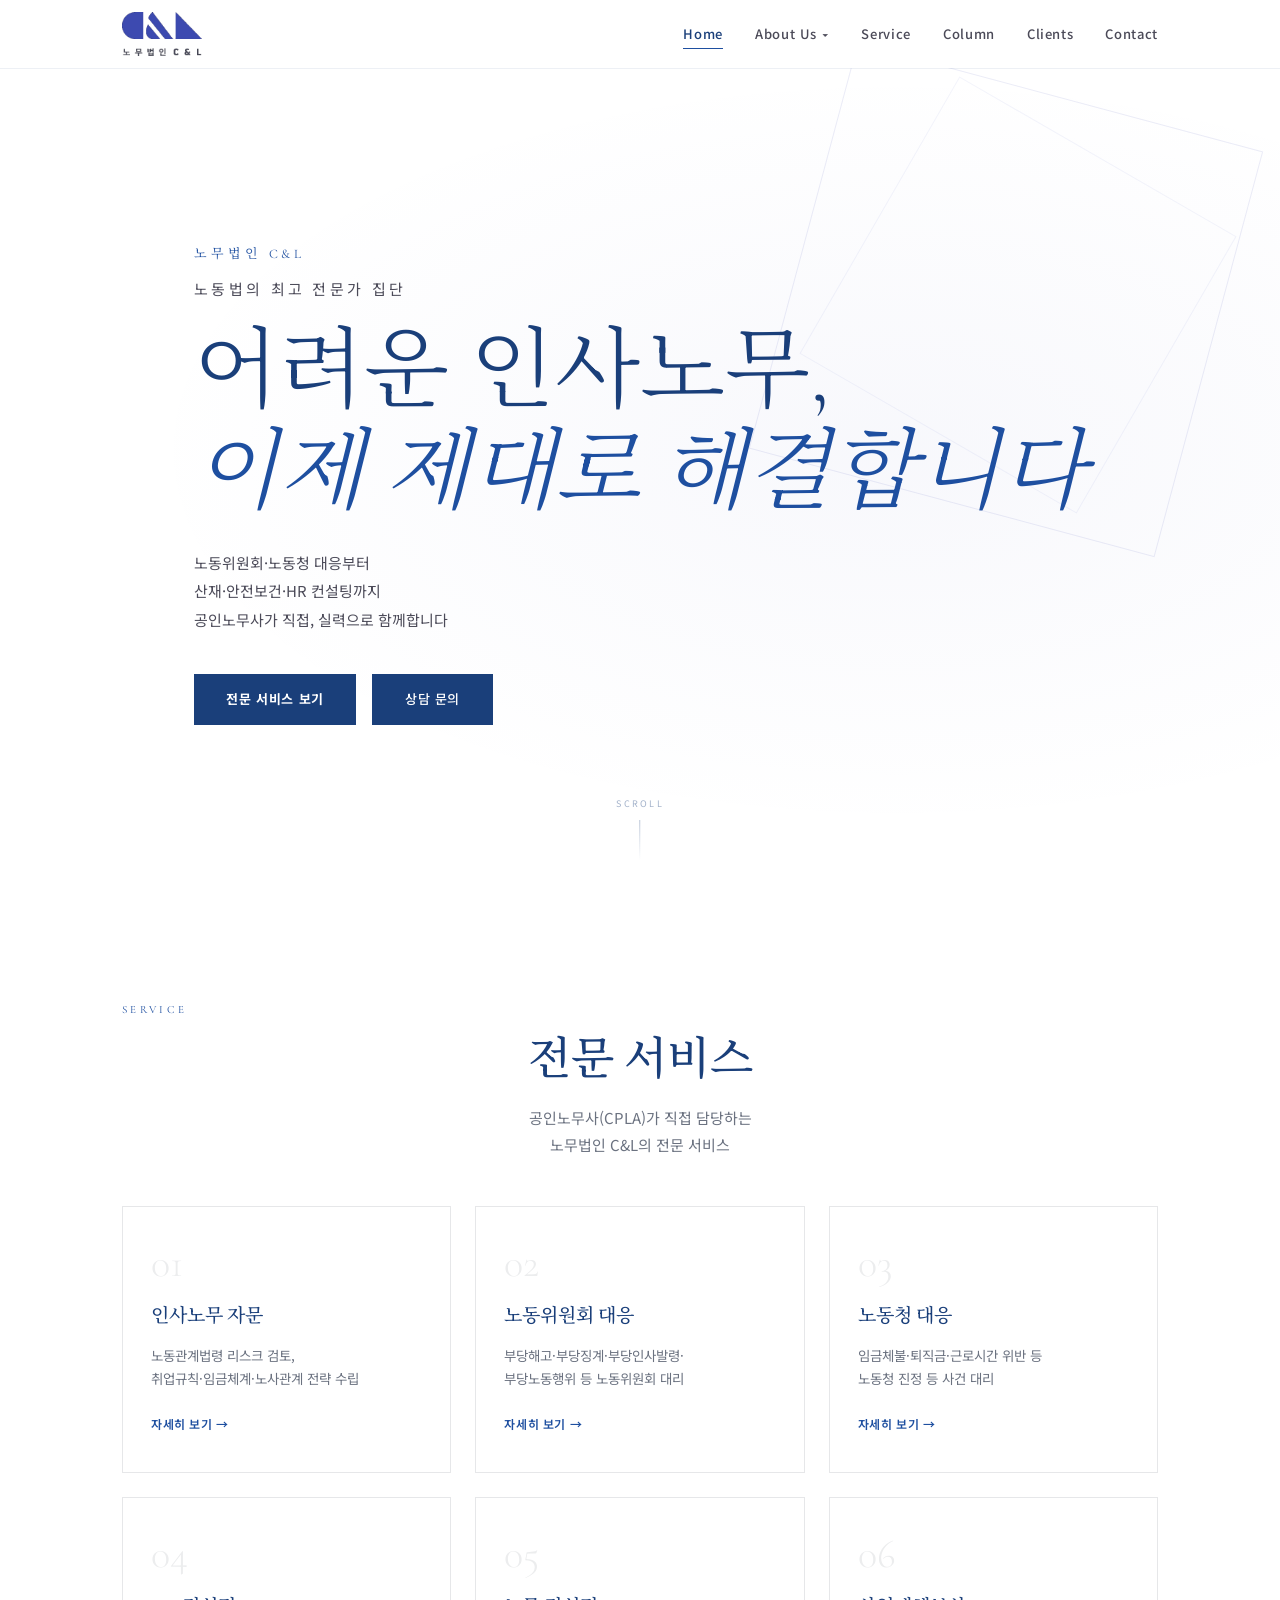
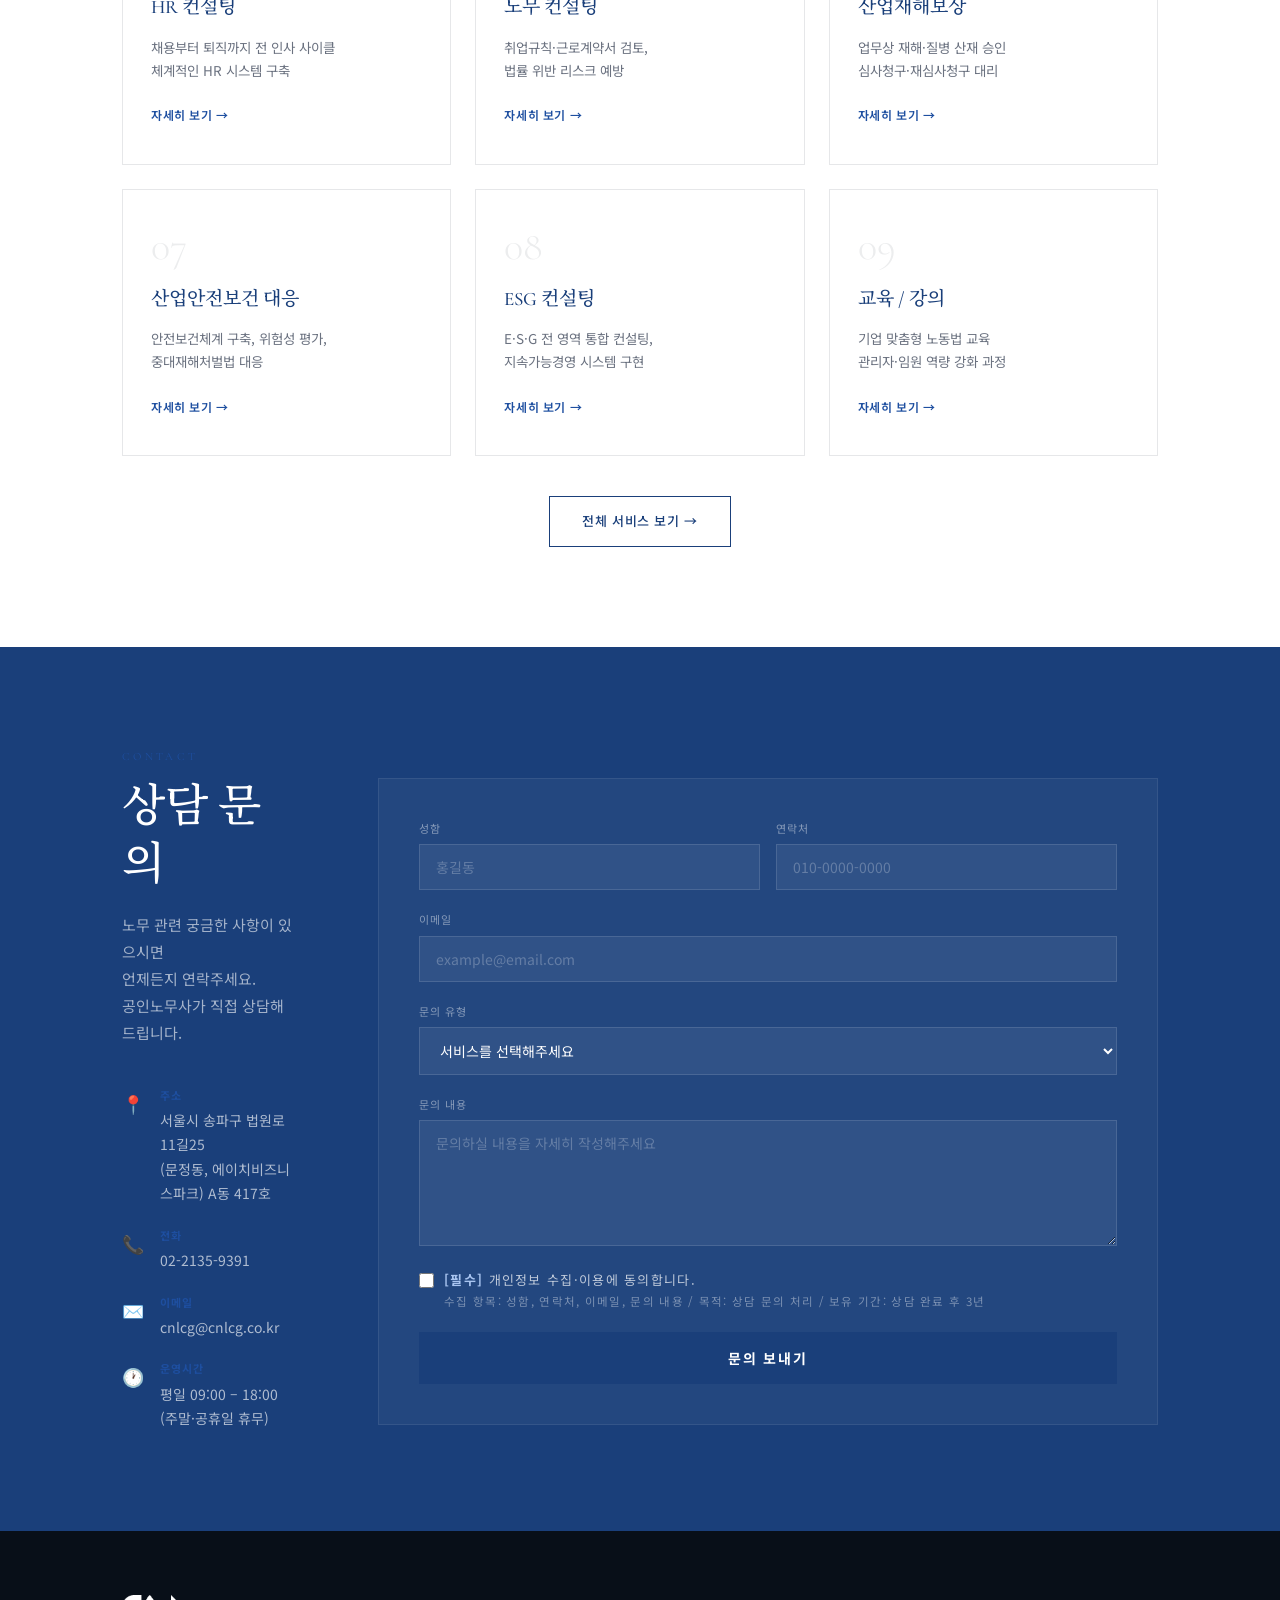
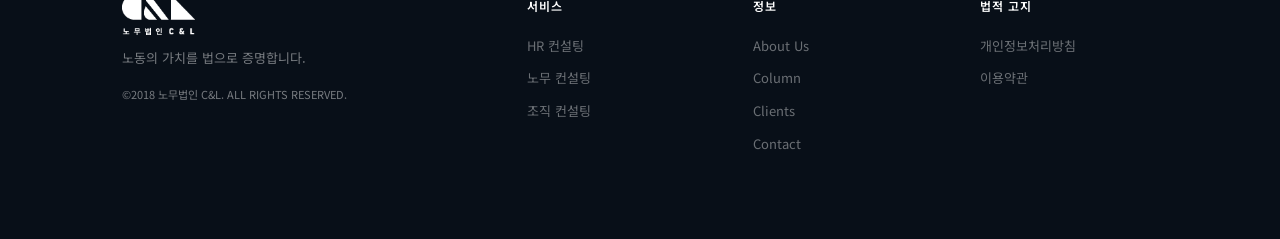
==== commit f836c661: "Add files via upload" ====
--- a/index.html
+++ b/index.html
@@ -47,7 +47,7 @@
   <div class="hero-content">
     <p class="hero-firm animate-up">노무법인 C&amp;L</p>
     <p class="hero-sub animate-up delay-1">노동법의 최고 전문가 집단</p>
-    <h1 class="hero-title animate-up delay-2">사람과 기업사이,<br/><em>확실한 해결을 위한 단 하나의 선택</em></h1>
+    <h1 class="hero-title animate-up delay-2">어려운 인사노무,<br/><em>이제 제대로 해결합니다</em></h1>
     <p class="hero-desc animate-up delay-3">
       노동위원회·노동청 대응부터<br/>산재·안전보건·HR 컨설팅까지<br/>공인노무사가 직접, 실력으로 함께합니다
     </p>
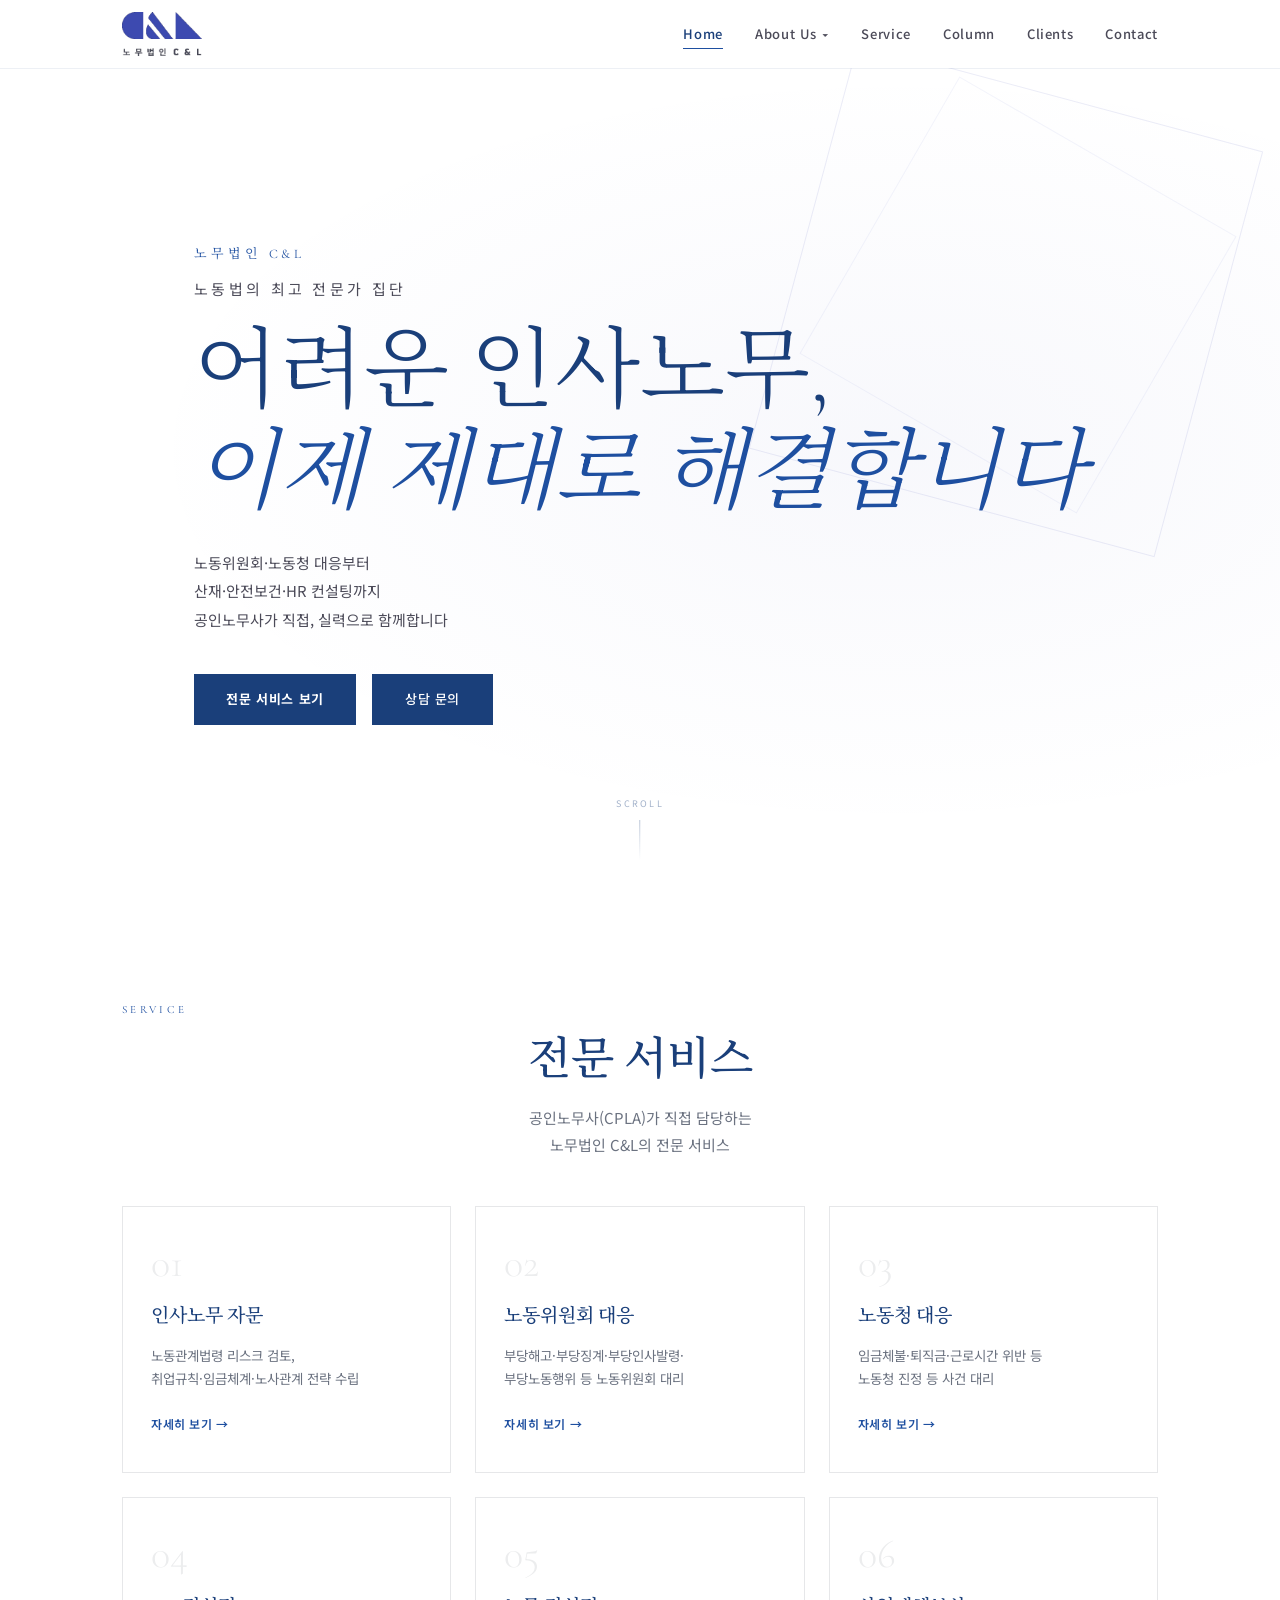
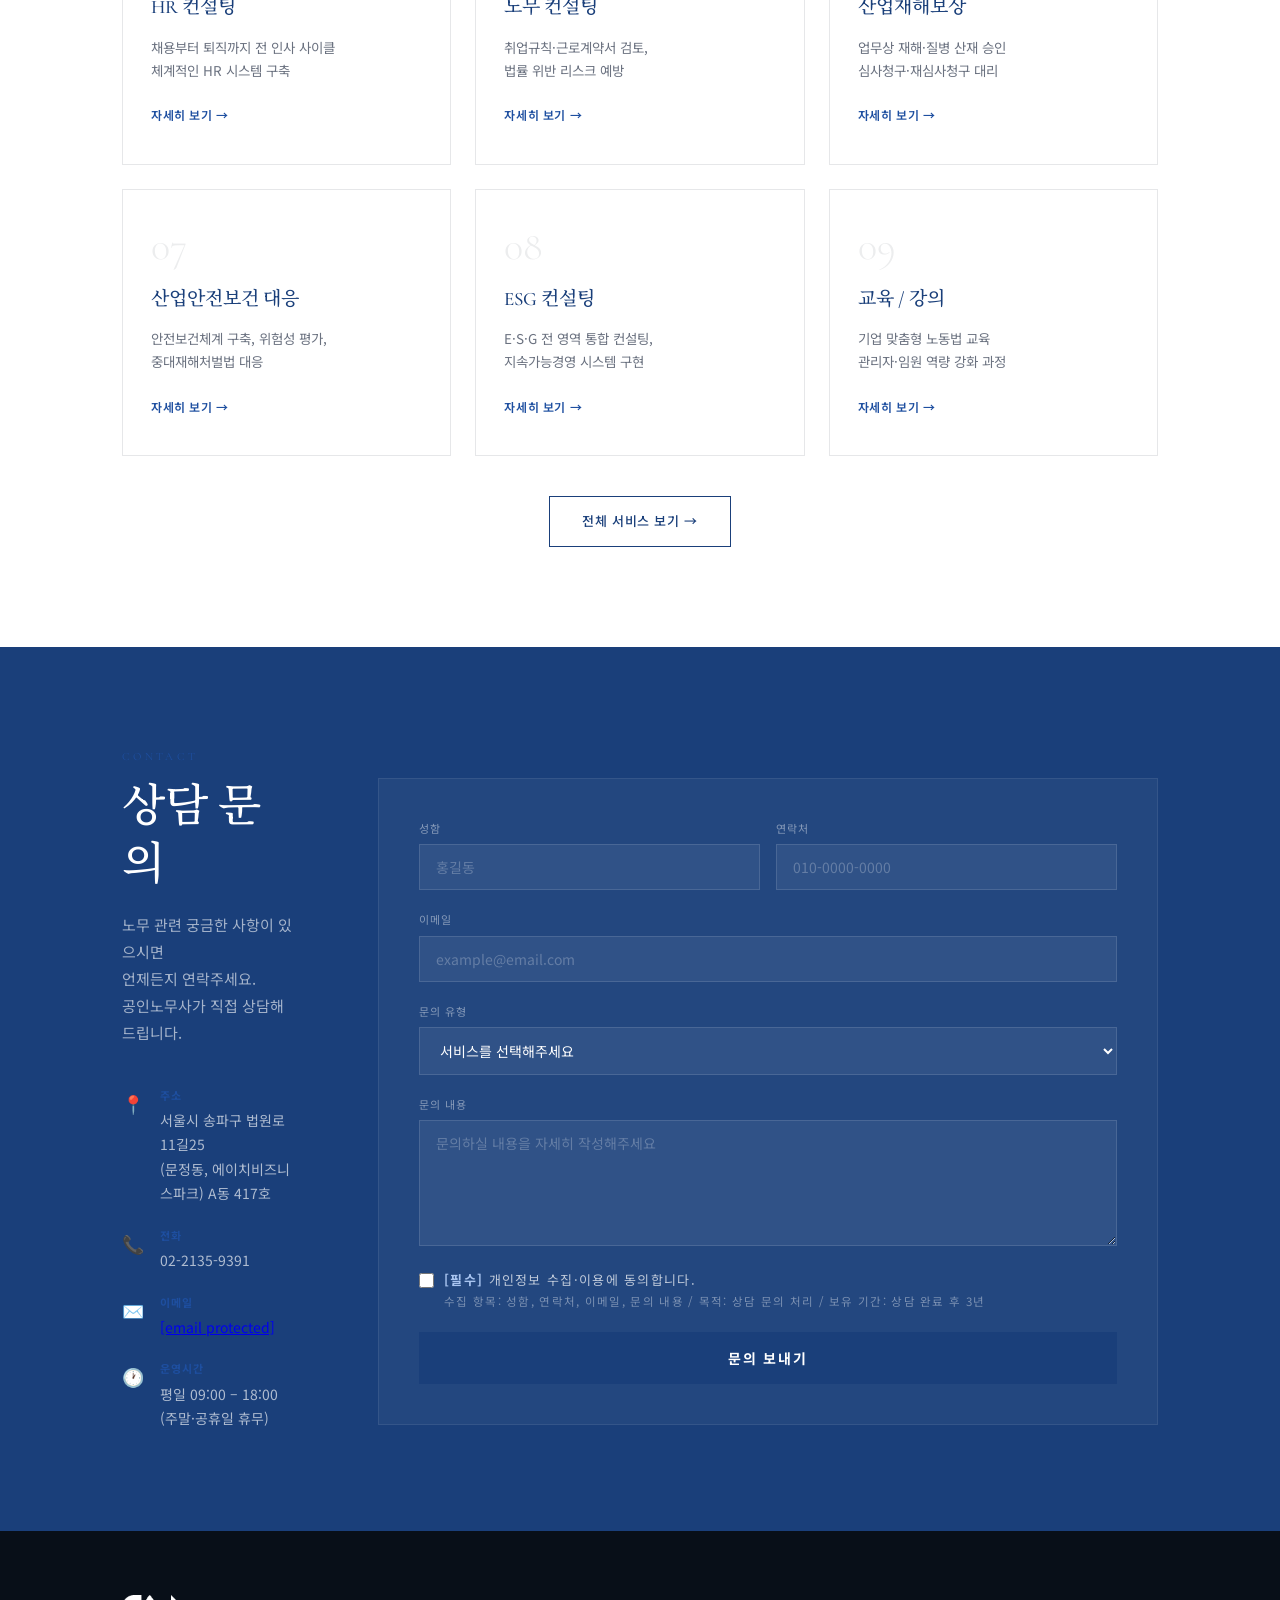
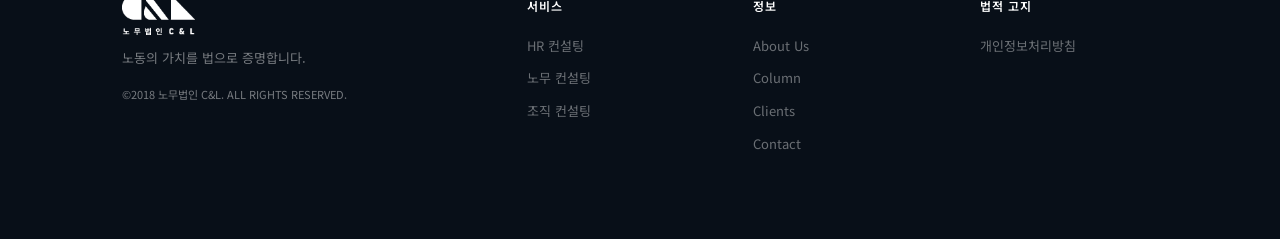
==== commit cc10b105: "Add files via upload" ====
--- a/index.html
+++ b/index.html
@@ -2,7 +2,41 @@
 <html lang="ko">
 <head>
   <meta charset="UTF-8"/><meta name="viewport" content="width=device-width,initial-scale=1.0"/>
-  <title>노무법인 C&amp;L | Labor &amp; HR Consulting</title>
+  <title>노무법인 C&L | 공인노무사 직접 상담 · 서울 송파</title>
+  <!-- SEO -->
+  <meta name="description" content="공인노무사가 직접 담당하는 노무법인 C&L. 부당해고·노동위원회 대응·산재·HR컨설팅·중대재해처벌법 전문. 서울 송파구 문정동."/>
+  <meta name="keywords" content="노무법인, 공인노무사, 부당해고, 노동위원회, 산재, 중대재해처벌법, HR컨설팅, 서울노무사, 송파노무사"/>
+  <meta name="robots" content="index, follow"/>
+  <link rel="canonical" href="https://laborcnl.com/"/>
+  <!-- Open Graph -->
+  <meta property="og:type" content="website"/>
+  <meta property="og:title" content="노무법인 C&L | 공인노무사 직접 상담"/>
+  <meta property="og:description" content="부당해고·노동위원회·산재·중대재해처벌법 전문. 공인노무사가 직접 상담합니다."/>
+  <meta property="og:url" content="https://laborcnl.com/"/>
+  <meta property="og:image" content="https://laborcnl.com/og-thumbnail.png"/>
+  <meta property="og:locale" content="ko_KR"/>
+  <meta property="og:site_name" content="노무법인 C&L"/>
+  <script type="application/ld+json">
+  {
+    "@context": "https://schema.org",
+    "@type": "LegalService",
+    "name": "노무법인 C&L",
+    "url": "https://laborcnl.com",
+    "telephone": "02-2135-9391",
+    "email": "cnlcg@cnlcg.co.kr",
+    "address": {
+      "@type": "PostalAddress",
+      "streetAddress": "법원로 11길 25, 에이치비즈니스파크 A동 417호",
+      "addressLocality": "송파구",
+      "addressRegion": "서울특별시",
+      "postalCode": "05836",
+      "addressCountry": "KR"
+    },
+    "openingHours": "Mo-Fr 09:00-18:00",
+    "description": "공인노무사가 직접 담당하는 노동법 전문 노무법인. 부당해고·노동위원회·산재·HR컨설팅 서비스 제공.",
+    "areaServed": "Seoul"
+  }
+  </script>
   <link rel="stylesheet" href="style.css"/>
   <link rel="preconnect" href="https://fonts.googleapis.com">
   <link href="https://fonts.googleapis.com/css2?family=Noto+Serif+KR:wght@300;400;600;700&family=Noto+Sans+KR:wght@300;400;500;700&family=Cormorant+Garamond:ital,wght@0,300;0,500;0,600;1,300;1,500&display=swap" rel="stylesheet">
@@ -153,7 +187,7 @@
           </div>
           <div class="contact-item">
             <span class="contact-icon">✉️</span>
-            <div><strong>이메일</strong><p>cnlcg@cnlcg.co.kr</p></div>
+            <div><strong>이메일</strong><p><a href="/cdn-cgi/l/email-protection" class="__cf_email__" data-cfemail="cfaca1a3aca88faca1a3aca8e1aca0e1a4bd">[email&#160;protected]</a></p></div>
           </div>
           <div class="contact-item">
             <span class="contact-icon">🕐</span>
@@ -217,11 +251,4 @@
         <a href="clients.html">Clients</a><a href="contact.html">Contact</a>
       </div>
       <div class="footer-links"><h4>법적 고지</h4>
-        <a href="#">개인정보처리방침</a><a href="#">이용약관</a>
-      </div>
-    </div>
-  </div>
-</footer>
-<script src="script.js"></script>
-</body>
-</html>
+        <a href="#">개인정보처리방침</a><a
